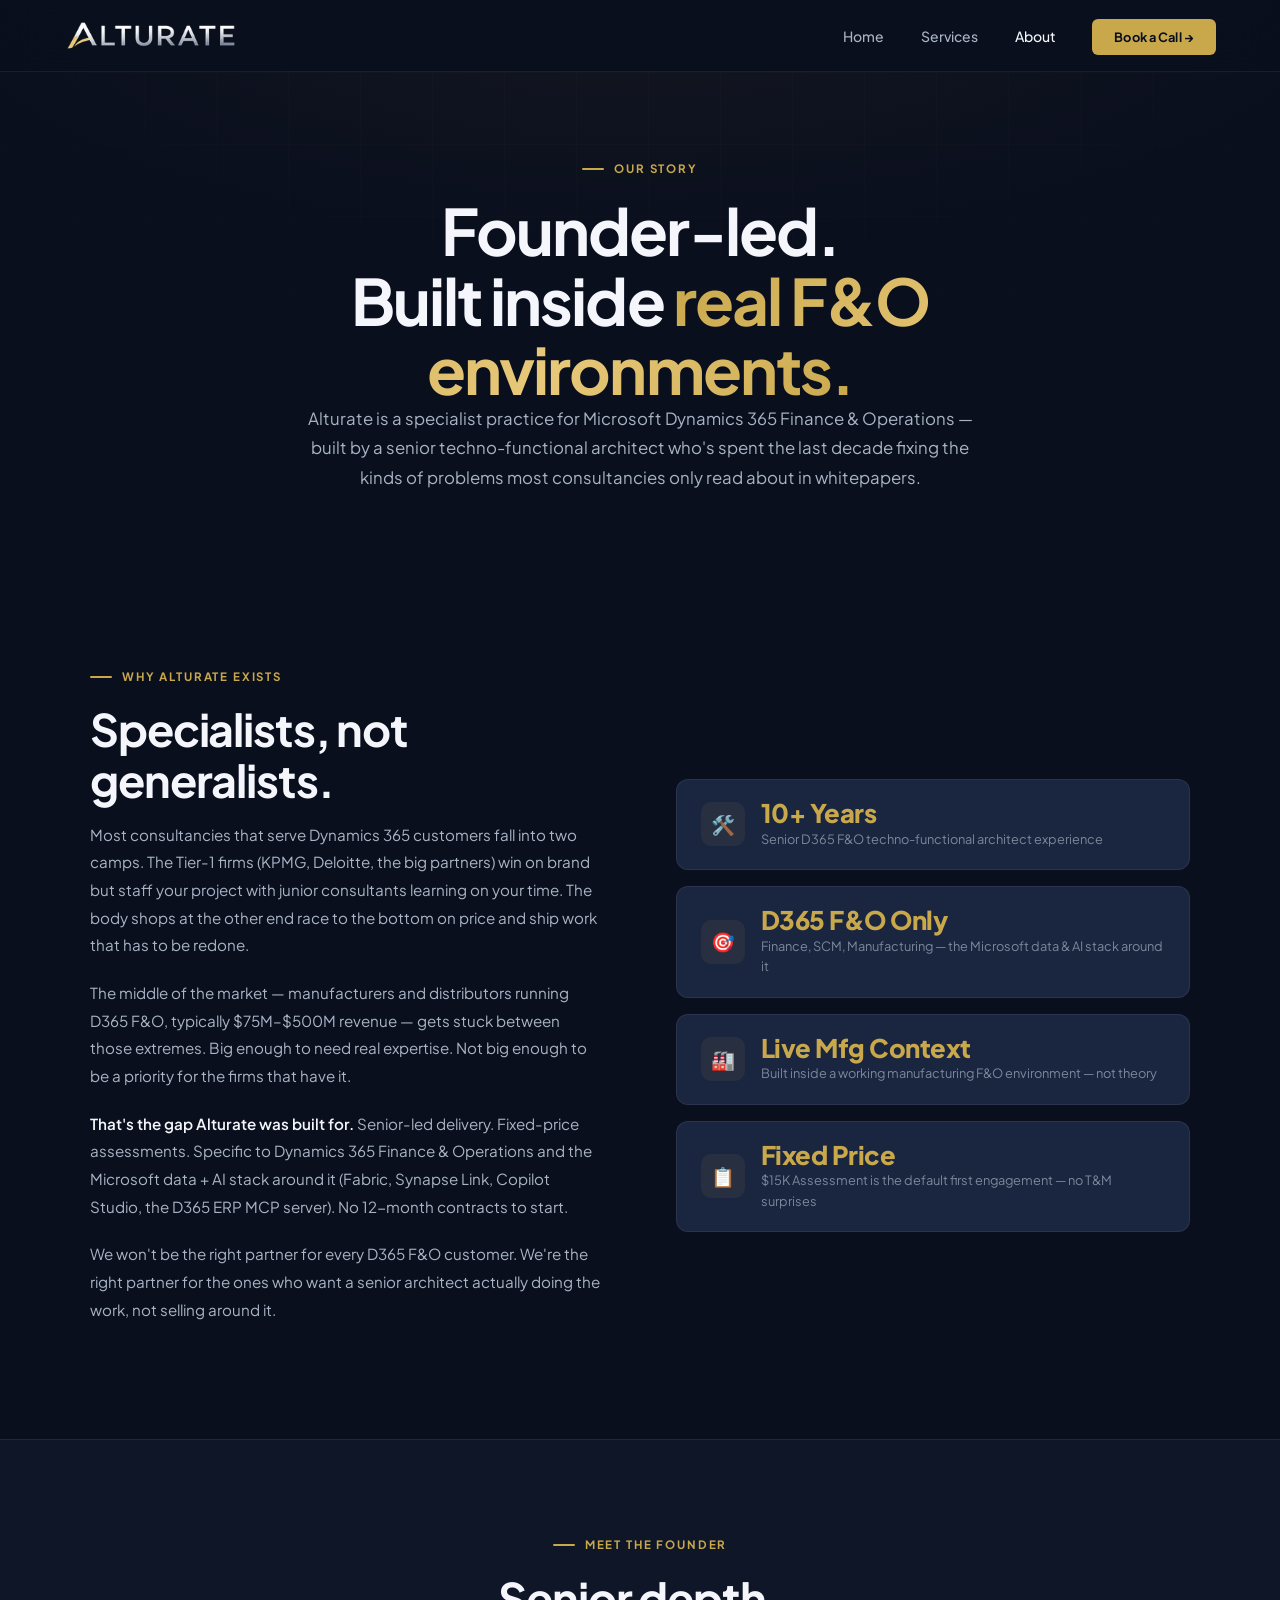
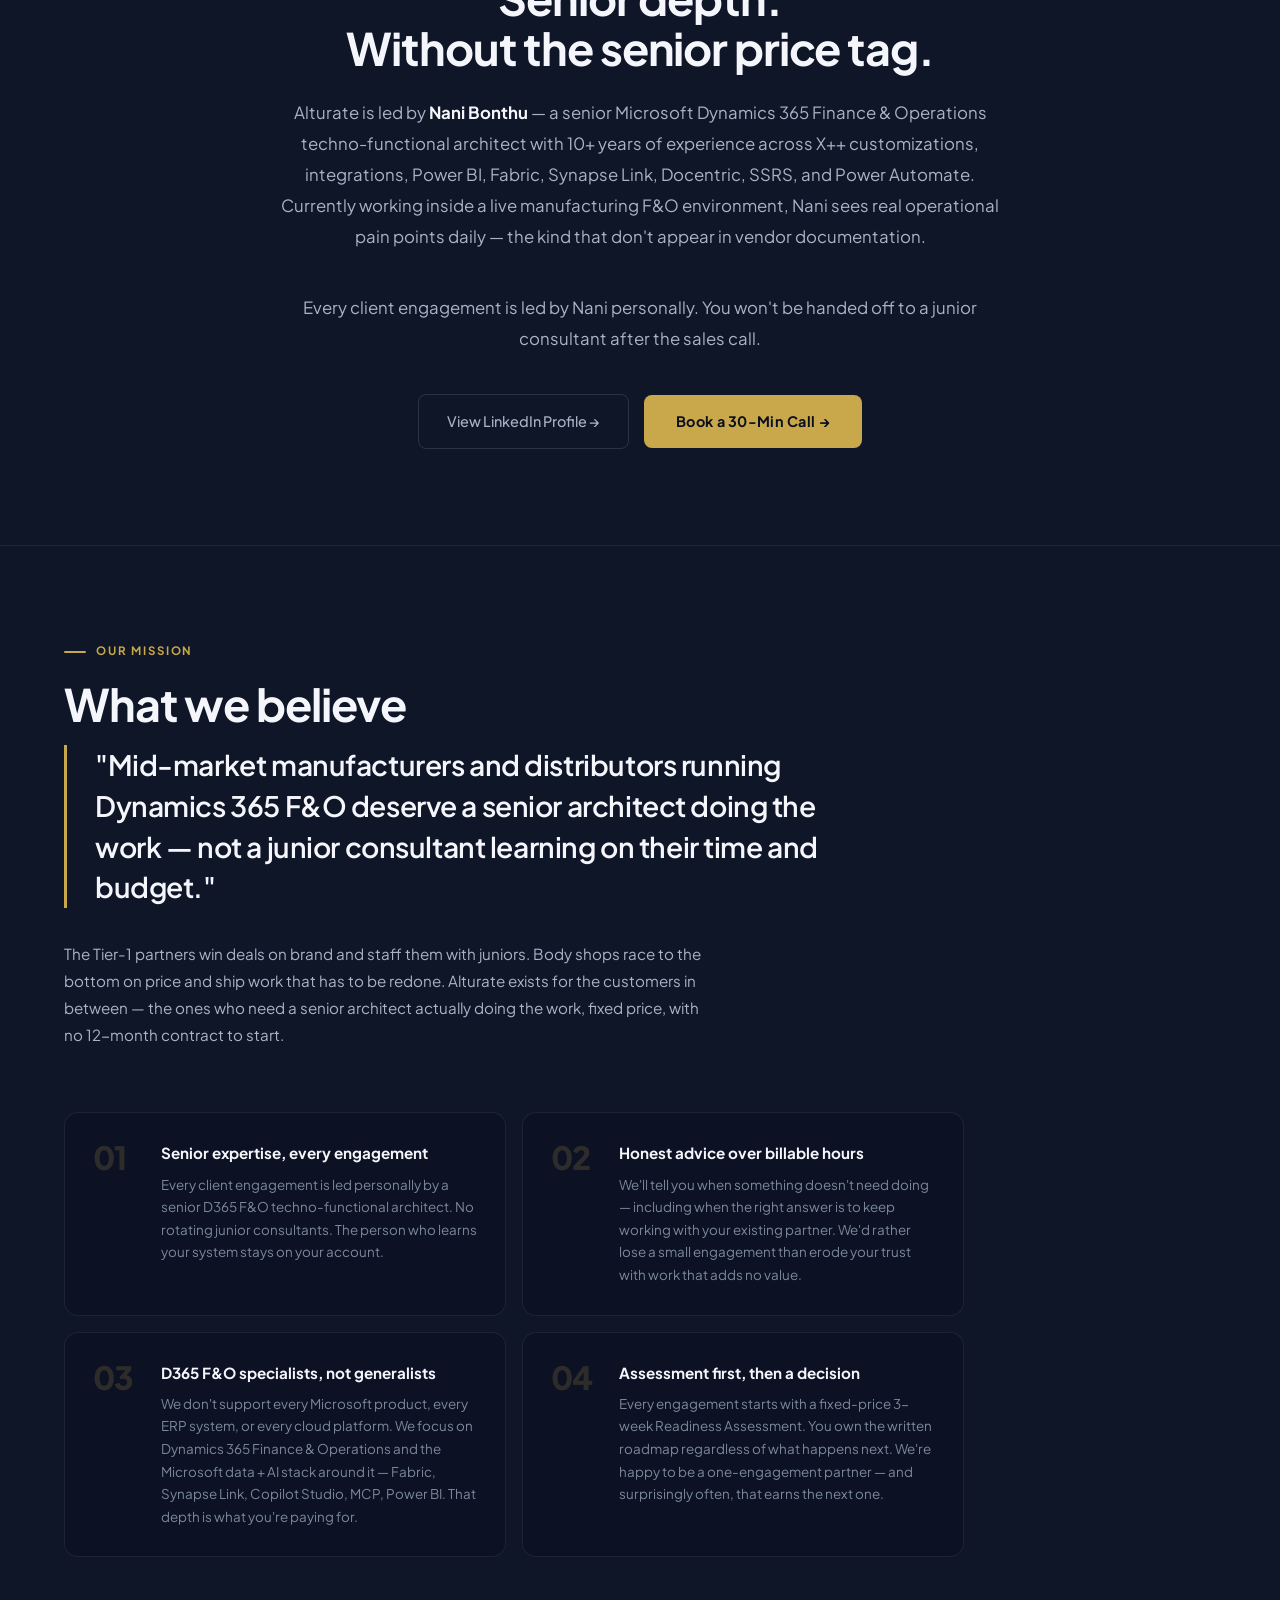
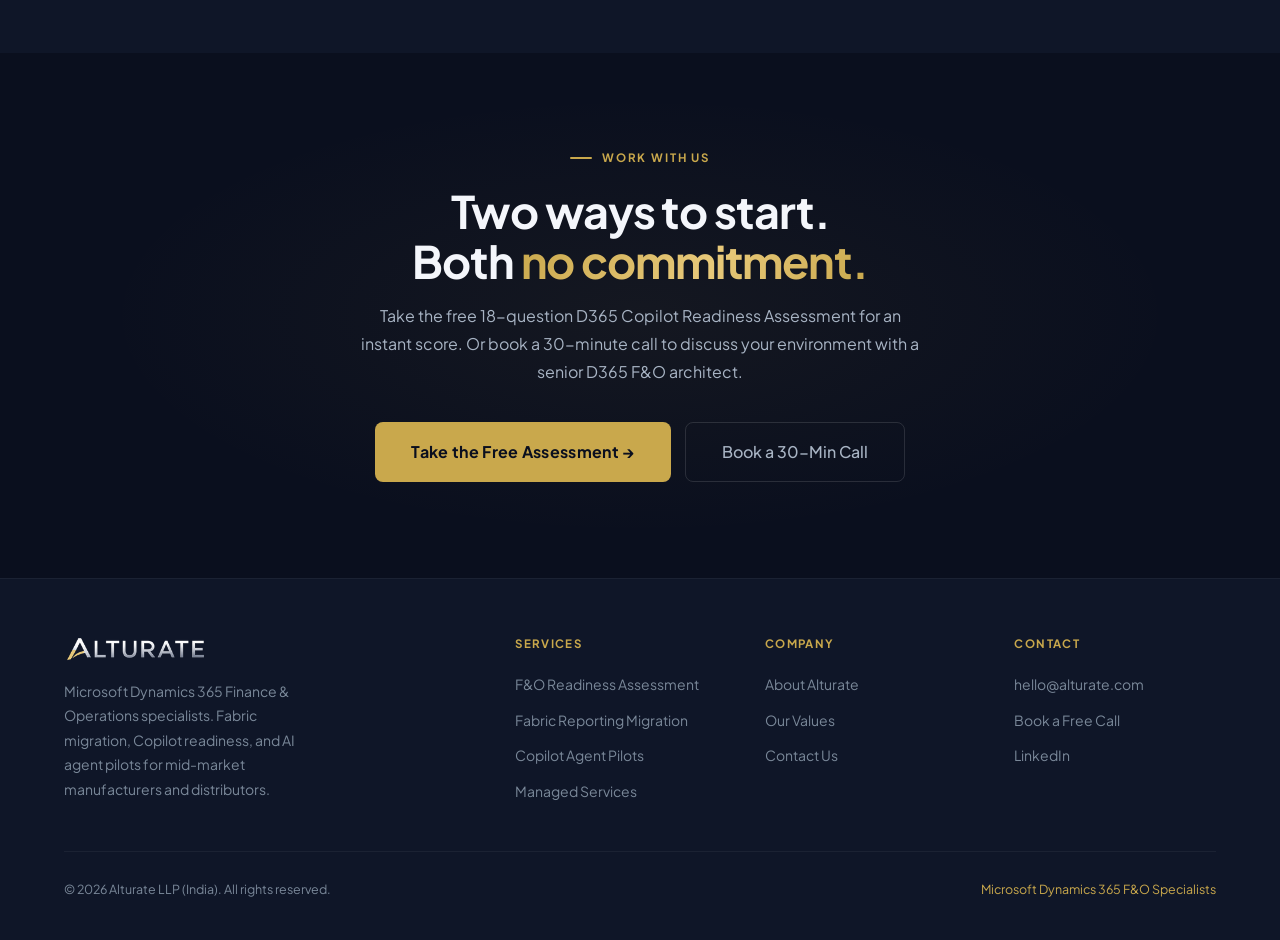
==== about.html @ 41d4a803 "Add files via upload" ====
<!DOCTYPE html>
<html lang="en">
<head>
<meta charset="UTF-8">
<meta name="viewport" content="width=device-width, initial-scale=1.0">
<title>About Alturate — D365 F&O Specialist Practice</title>
<meta name="description" content="Alturate is a senior-led Microsoft Dynamics 365 Finance & Operations practice. 10+ years inside live manufacturing F&O environments. Built for mid-market customers who need a specialist, not a generalist.">
<link rel="canonical" href="https://www.alturate.com/about.html">
<meta property="og:type" content="website">
<meta property="og:title" content="About Alturate — D365 F&O Specialists">
<meta property="og:description" content="Senior-led D365 F&O practice. 10+ years inside live manufacturing F&O environments. Specialist, not generalist.">
<meta property="og:url" content="https://www.alturate.com/about.html">
<meta property="og:site_name" content="Alturate">
<meta name="description" content="Alturate is a specialist Microsoft Dynamics 365 consultancy. Senior consultants, honest advice, and long-term partnership.">
<link rel="icon" type="image/png" sizes="32x32" href="[data-uri]">
<link rel="icon" type="image/png" sizes="512x512" href="[data-uri]">
<link rel="apple-touch-icon" href="[data-uri]">
<meta name="theme-color" content="#0a0f1e">
<link href="https://fonts.googleapis.com/css2?family=Plus+Jakarta+Sans:wght@300;400;500;600;700;800&display=swap" rel="stylesheet">
<style>
  :root {
    --navy:      #0a0f1e;
    --navy-mid:  #0f1628;
    --navy-card: #1a2540;
    --gold:      #c9a84c;
    --gold-light:#e8c97a;
    --white:     #f4f6fb;
    --gray:      #7a8899;
    --gray-light:#a8b4c4;
    --green:     #10b981;
    --border:    rgba(255,255,255,0.07);
  }
  *, *::before, *::after { box-sizing: border-box; margin: 0; padding: 0; }
  html { scroll-behavior: smooth; }
  body {
    font-family: 'Plus Jakarta Sans', sans-serif;
    background: var(--navy); color: var(--white);
    overflow-x: hidden; line-height: 1.6;
    -webkit-font-smoothing: antialiased;
  }

  /* NAV */
  nav {
    position: fixed; top: 0; left: 0; right: 0; z-index: 100;
    padding: 0 64px; height: 72px;
    display: flex; align-items: center; justify-content: space-between;
    background: rgba(10,15,30,0.88); backdrop-filter: blur(24px);
    border-bottom: 1px solid rgba(201,168,76,0.1);
  }
  .nav-links { display: flex; gap: 36px; list-style: none; align-items: center; }
  .nav-links a {
    color: var(--gray-light); text-decoration: none;
    font-size: 0.875rem; font-weight: 500; letter-spacing: 0.01em;
    transition: color 0.2s;
  }
  .nav-links a:hover { color: var(--white); }
  .nav-links a.active { color: var(--white); }
  .nav-cta {
    background: var(--gold) !important; color: var(--navy) !important;
    padding: 10px 22px; border-radius: 6px;
    font-weight: 700 !important; font-size: 0.8rem !important;
    letter-spacing: 0.02em; transition: background 0.2s, transform 0.2s !important;
  }
  .nav-cta:hover { background: var(--gold-light) !important; transform: translateY(-1px); }

  /* BUTTONS */
  .btn-primary {
    background: var(--gold); color: var(--navy);
    padding: 15px 32px; border-radius: 8px;
    font-weight: 700; font-size: 0.9rem; letter-spacing: 0.02em;
    text-decoration: none; display: inline-flex; align-items: center; gap: 8px;
    transition: all 0.25s; border: none; cursor: pointer;
  }
  .btn-primary:hover { background: var(--gold-light); transform: translateY(-2px); box-shadow: 0 8px 28px rgba(201,168,76,0.28); }
  .btn-ghost {
    background: transparent; color: var(--gray-light);
    padding: 15px 28px; border-radius: 8px; font-weight: 500; font-size: 0.9rem;
    text-decoration: none; border: 1px solid rgba(255,255,255,0.12); transition: all 0.25s;
    display: inline-flex; align-items: center; gap: 8px;
  }
  .btn-ghost:hover { border-color: rgba(201,168,76,0.4); color: var(--gold-light); }

  /* SECTION TYPOGRAPHY */
  .eyebrow {
    display: flex; align-items: center; gap: 10px;
    font-size: 0.72rem; font-weight: 700; letter-spacing: 0.16em;
    text-transform: uppercase; color: var(--gold); margin-bottom: 18px;
  }
  .eyebrow::before { content: ''; width: 22px; height: 2px; background: var(--gold); border-radius: 2px; }
  h1 {
    font-size: clamp(2.8rem, 5vw, 4.6rem);
    font-weight: 700; line-height: 1.08; letter-spacing: -0.03em;
  }
  h2 {
    font-size: clamp(1.9rem, 3.5vw, 2.8rem);
    font-weight: 700; line-height: 1.12; letter-spacing: -0.025em; margin-bottom: 16px;
  }
  .gold-text {
    background: linear-gradient(120deg, var(--gold) 0%, var(--gold-light) 55%, var(--gold) 100%);
    -webkit-background-clip: text; -webkit-text-fill-color: transparent; background-clip: text;
  }
  .section-sub {
    font-size: 1.05rem; color: var(--gray-light); font-weight: 400;
    max-width: 540px; line-height: 1.75; margin-bottom: 52px;
  }

  /* FOOTER */
  footer {
    background: var(--navy-mid);
    border-top: 1px solid rgba(255,255,255,0.05);
    padding: 56px 64px 40px;
  }
  .footer-grid { display: grid; grid-template-columns: 2fr 1fr 1fr 1fr; gap: 48px; margin-bottom: 48px; }
  .footer-desc { font-size: 0.875rem; color: var(--gray); line-height: 1.75; margin-top: 16px; max-width: 260px; }
  .footer-col h4 { font-size: 0.72rem; font-weight: 700; letter-spacing: 0.12em; text-transform: uppercase; color: var(--gold); margin-bottom: 18px; }
  .footer-col ul { list-style: none; display: flex; flex-direction: column; gap: 10px; }
  .footer-col a { font-size: 0.875rem; color: var(--gray); text-decoration: none; transition: color 0.2s; }
  .footer-col a:hover { color: var(--white); }
  .footer-bottom {
    display: flex; align-items: center; justify-content: space-between;
    padding-top: 28px; border-top: 1px solid rgba(255,255,255,0.05);
    font-size: 0.78rem; color: var(--gray);
  }

  /* RESPONSIVE */
  @media(max-width: 900px) {
    nav { padding: 0 24px; }
    .nav-links { display: none; }
    .footer-grid { grid-template-columns: 1fr 1fr; gap: 32px; }
    .footer-bottom { flex-direction: column; gap: 10px; text-align: center; }
  }
  @media(max-width: 600px) {
    .footer-grid { grid-template-columns: 1fr; }
  }

  @keyframes fadeUp {
    from { opacity: 0; transform: translateY(24px); }
    to   { opacity: 1; transform: translateY(0); }
  }

  .page-hero {
    padding: 160px 64px 80px; text-align: center; position: relative; overflow: hidden;
    background: radial-gradient(ellipse 80% 60% at 50% 0%, rgba(201,168,76,0.05) 0%, transparent 70%);
  }
  .page-hero::before {
    content:''; position:absolute; inset:0;
    background-image: linear-gradient(rgba(201,168,76,0.025) 1px, transparent 1px),
                      linear-gradient(90deg, rgba(201,168,76,0.025) 1px, transparent 1px);
    background-size: 72px 72px;
    mask-image: radial-gradient(ellipse 80% 80% at 50% 0%, black 30%, transparent 100%);
  }
  .page-hero-content { position: relative; z-index: 2; max-width: 680px; margin: 0 auto; }
  section { padding: 96px 64px; }
  section.alt { background: var(--navy-mid); }

  .story-grid { display: grid; grid-template-columns: 1fr 1fr; gap: 72px; align-items: center; max-width: 1100px; margin: 0 auto; }
  .story-text p { font-size: 0.95rem; color: var(--gray-light); line-height: 1.82; margin-bottom: 20px; }
  .story-text p strong { color: var(--white); font-weight: 600; }
  .story-stats { display: flex; flex-direction: column; gap: 16px; }
  .stat-row {
    display: flex; align-items: center; gap: 16px; padding: 20px 24px;
    background: var(--navy-card); border: 1px solid var(--border); border-radius: 12px;
  }
  .stat-icon { width: 44px; height: 44px; background: rgba(201,168,76,0.08); border-radius: 10px; display: flex; align-items: center; justify-content: center; font-size: 1.2rem; flex-shrink: 0; }
  .stat-num { font-size: 1.6rem; font-weight: 800; color: var(--gold); line-height: 1; letter-spacing: -0.02em; }
  .stat-lbl { font-size: 0.8rem; color: var(--gray); margin-top: 3px; }

  .values-grid { display: grid; grid-template-columns: repeat(2,1fr); gap: 16px; max-width: 900px; }
  .value-card { display: flex; gap: 20px; align-items: flex-start; padding: 28px; background: rgba(10,15,30,0.5); border: 1px solid var(--border); border-radius: 14px; transition: all 0.3s; }
  .value-card:hover { border-color: rgba(201,168,76,0.18); }
  .value-num { font-size: 2rem; font-weight: 800; color: rgba(201,168,76,0.18); line-height: 1; flex-shrink: 0; width: 48px; letter-spacing: -0.04em; }
  .value-text h3 { font-size: 0.95rem; font-weight: 700; margin-bottom: 8px; }
  .value-text p { font-size: 0.84rem; color: var(--gray); line-height: 1.68; }

  .mission-quote { font-size: clamp(1.2rem, 2.2vw, 1.8rem); font-weight: 600; line-height: 1.45; color: var(--white); border-left: 3px solid var(--gold); padding-left: 28px; letter-spacing: -0.015em; margin-bottom: 28px; }
  .cta-banner { padding: 96px 64px; text-align: center; background: radial-gradient(ellipse 60% 60% at 50% 50%, rgba(201,168,76,0.055) 0%, transparent 70%); }
  .cta-inner { max-width: 560px; margin: 0 auto; }

  @media(max-width:900px) {
    .page-hero { padding: 120px 24px 56px; }
    section { padding: 64px 24px; }
    .story-grid { grid-template-columns: 1fr; gap: 40px; }
    .values-grid { grid-template-columns: 1fr; }
    .cta-banner { padding: 64px 24px; }
  }
</style>
</head>
<body>
<nav>
  <a href="index.html" style="display:flex;align-items:center;text-decoration:none">
    <img src="[data-uri]" style="height:34px;object-fit:contain;" />
  </a>
  <ul class="nav-links"><li><a href="index.html">Home</a></li><li><a href="services.html">Services</a></li><li><a href="about.html" class="active">About</a></li><li><a href="contact.html" class="nav-cta">Book a Call →</a></li></ul>
</nav>

<div class="page-hero">
  <div class="page-hero-content">
    <div class="eyebrow" style="justify-content:center">Our Story</div>
    <h1>Founder-led.<br>Built inside <span class="gold-text">real F&amp;O environments.</span></h1>
    <p style="font-size:1.05rem;color:var(--gray-light);line-height:1.75">Alturate is a specialist practice for Microsoft Dynamics 365 Finance &amp; Operations — built by a senior techno-functional architect who's spent the last decade fixing the kinds of problems most consultancies only read about in whitepapers.</p>
  </div>
</div>

<section>
  <div class="story-grid">
    <div class="story-text">
      <div class="eyebrow">Why Alturate Exists</div>
      <h2>Specialists, not generalists.</h2>
      <p>Most consultancies that serve Dynamics 365 customers fall into two camps. The Tier-1 firms (KPMG, Deloitte, the big partners) win on brand but staff your project with junior consultants learning on your time. The body shops at the other end race to the bottom on price and ship work that has to be redone.</p>
      <p>The middle of the market — manufacturers and distributors running D365 F&amp;O, typically $75M–$500M revenue — gets stuck between those extremes. Big enough to need real expertise. Not big enough to be a priority for the firms that have it.</p>
      <p><strong>That's the gap Alturate was built for.</strong> Senior-led delivery. Fixed-price assessments. Specific to Dynamics 365 Finance &amp; Operations and the Microsoft data + AI stack around it (Fabric, Synapse Link, Copilot Studio, the D365 ERP MCP server). No 12-month contracts to start.</p>
      <p>We won't be the right partner for every D365 F&amp;O customer. We're the right partner for the ones who want a senior architect actually doing the work, not selling around it.</p>
    </div>
    <div class="story-stats">
      <div class="stat-row"><div class="stat-icon">🛠️</div><div><div class="stat-num">10+ Years</div><div class="stat-lbl">Senior D365 F&amp;O techno-functional architect experience</div></div></div>
      <div class="stat-row"><div class="stat-icon">🎯</div><div><div class="stat-num">D365 F&amp;O Only</div><div class="stat-lbl">Finance, SCM, Manufacturing — the Microsoft data &amp; AI stack around it</div></div></div>
      <div class="stat-row"><div class="stat-icon">🏭</div><div><div class="stat-num">Live Mfg Context</div><div class="stat-lbl">Built inside a working manufacturing F&amp;O environment — not theory</div></div></div>
      <div class="stat-row"><div class="stat-icon">📋</div><div><div class="stat-num">Fixed Price</div><div class="stat-lbl">$15K Assessment is the default first engagement — no T&amp;M surprises</div></div></div>
    </div>
  </div>
</section>

<!-- FOUNDER SECTION -->
<section style="padding: 96px 64px; background: var(--navy-mid); border-top: 1px solid var(--border); border-bottom: 1px solid var(--border)">
  <div style="max-width: 980px; margin: 0 auto; text-align: center">
    <div class="eyebrow" style="justify-content:center">Meet the Founder</div>
    <h2 style="margin-bottom: 24px">Senior depth.<br>Without the senior price tag.</h2>
    <p style="font-size: 1.05rem; color: var(--gray-light); line-height: 1.85; max-width: 720px; margin: 0 auto 40px">
      Alturate is led by <strong style="color: var(--white)">Nani Bonthu</strong> — a senior Microsoft Dynamics 365 Finance &amp; Operations techno-functional architect with 10+ years of experience across X++ customizations, integrations, Power BI, Fabric, Synapse Link, Docentric, SSRS, and Power Automate. Currently working inside a live manufacturing F&amp;O environment, Nani sees real operational pain points daily — the kind that don't appear in vendor documentation.
    </p>
    <p style="font-size: 1.05rem; color: var(--gray-light); line-height: 1.85; max-width: 720px; margin: 0 auto 40px">
      Every client engagement is led by Nani personally. You won't be handed off to a junior consultant after the sales call.
    </p>
    <a href="https://www.linkedin.com/in/your-handle" target="_blank" rel="noopener" class="btn-ghost" style="margin-right: 12px">View LinkedIn Profile →</a>
    <a href="contact.html" class="btn-primary">Book a 30-Min Call →</a>
  </div>
</section>

<section class="alt">
  <div class="eyebrow">Our Mission</div>
  <h2>What we believe</h2>
  <div class="mission-quote" style="max-width:760px;margin-bottom:32px">
    "Mid-market manufacturers and distributors running Dynamics 365 F&amp;O deserve a senior architect doing the work — not a junior consultant learning on their time and budget."
  </div>
  <p style="font-size:0.95rem;color:var(--gray-light);line-height:1.78;max-width:640px;margin-bottom:64px">
    The Tier-1 partners win deals on brand and staff them with juniors. Body shops race to the bottom on price and ship work that has to be redone. Alturate exists for the customers in between — the ones who need a senior architect actually doing the work, fixed price, with no 12-month contract to start.
  </p>
  <div class="values-grid" id="values">
    <div class="value-card"><div class="value-num">01</div><div class="value-text"><h3>Senior expertise, every engagement</h3><p>Every client engagement is led personally by a senior D365 F&amp;O techno-functional architect. No rotating junior consultants. The person who learns your system stays on your account.</p></div></div>
    <div class="value-card"><div class="value-num">02</div><div class="value-text"><h3>Honest advice over billable hours</h3><p>We'll tell you when something doesn't need doing — including when the right answer is to keep working with your existing partner. We'd rather lose a small engagement than erode your trust with work that adds no value.</p></div></div>
    <div class="value-card"><div class="value-num">03</div><div class="value-text"><h3>D365 F&amp;O specialists, not generalists</h3><p>We don't support every Microsoft product, every ERP system, or every cloud platform. We focus on Dynamics 365 Finance &amp; Operations and the Microsoft data + AI stack around it — Fabric, Synapse Link, Copilot Studio, MCP, Power BI. That depth is what you're paying for.</p></div></div>
    <div class="value-card"><div class="value-num">04</div><div class="value-text"><h3>Assessment first, then a decision</h3><p>Every engagement starts with a fixed-price 3-week Readiness Assessment. You own the written roadmap regardless of what happens next. We're happy to be a one-engagement partner — and surprisingly often, that earns the next one.</p></div></div>
  </div>
</section>

<section class="cta-banner">
  <div class="cta-inner">
    <div class="eyebrow" style="justify-content:center">Work With Us</div>
    <h2>Two ways to start.<br>Both <span class="gold-text">no commitment.</span></h2>
    <p style="font-size:1rem;color:var(--gray-light);margin-bottom:36px;line-height:1.75">Take the free 18-question D365 Copilot Readiness Assessment for an instant score. Or book a 30-minute call to discuss your environment with a senior D365 F&amp;O architect.</p>
    <div style="display:flex;gap:14px;justify-content:center;flex-wrap:wrap">
      <a href="assessment.html" class="btn-primary" style="font-size:1rem;padding:16px 36px">Take the Free Assessment →</a>
      <a href="contact.html" class="btn-ghost" style="font-size:1rem;padding:16px 36px">Book a 30-Min Call</a>
    </div>
  </div>
</section>

<footer>
  <div class="footer-grid">
    <div>
      <a href="index.html" style="display:flex;align-items:center;text-decoration:none">
        <img src="[data-uri]" style="height:28px;object-fit:contain;" />
      </a>
      <p class="footer-desc">Microsoft Dynamics 365 Finance &amp; Operations specialists. Fabric migration, Copilot readiness, and AI agent pilots for mid-market manufacturers and distributors.</p>
    </div>
    <div class="footer-col">
      <h4>Services</h4>
      <ul>
        <li><a href="services.html#assessment">F&amp;O Readiness Assessment</a></li>
        <li><a href="services.html#fabric">Fabric Reporting Migration</a></li>
        <li><a href="services.html#agents">Copilot Agent Pilots</a></li>
        <li><a href="services.html#support">Managed Services</a></li>
      </ul>
    </div>
    <div class="footer-col">
      <h4>Company</h4>
      <ul>
        <li><a href="about.html">About Alturate</a></li>
        <li><a href="about.html#values">Our Values</a></li>
        <li><a href="contact.html">Contact Us</a></li>
      </ul>
    </div>
    <div class="footer-col">
      <h4>Contact</h4>
      <ul>
        <li><a href="mailto:hello@alturate.com">hello@alturate.com</a></li>
        <li><a href="contact.html">Book a Free Call</a></li>
        <li><a href="https://www.linkedin.com/in/your-handle" target="_blank" rel="noopener">LinkedIn</a></li>
      </ul>
    </div>
  </div>
  <div class="footer-bottom">
    <p>© 2026 Alturate LLP (India). All rights reserved.</p>
    <p style="color:var(--gold)">Microsoft Dynamics 365 F&amp;O Specialists</p>
  </div>
</footer>
</body>
</html>
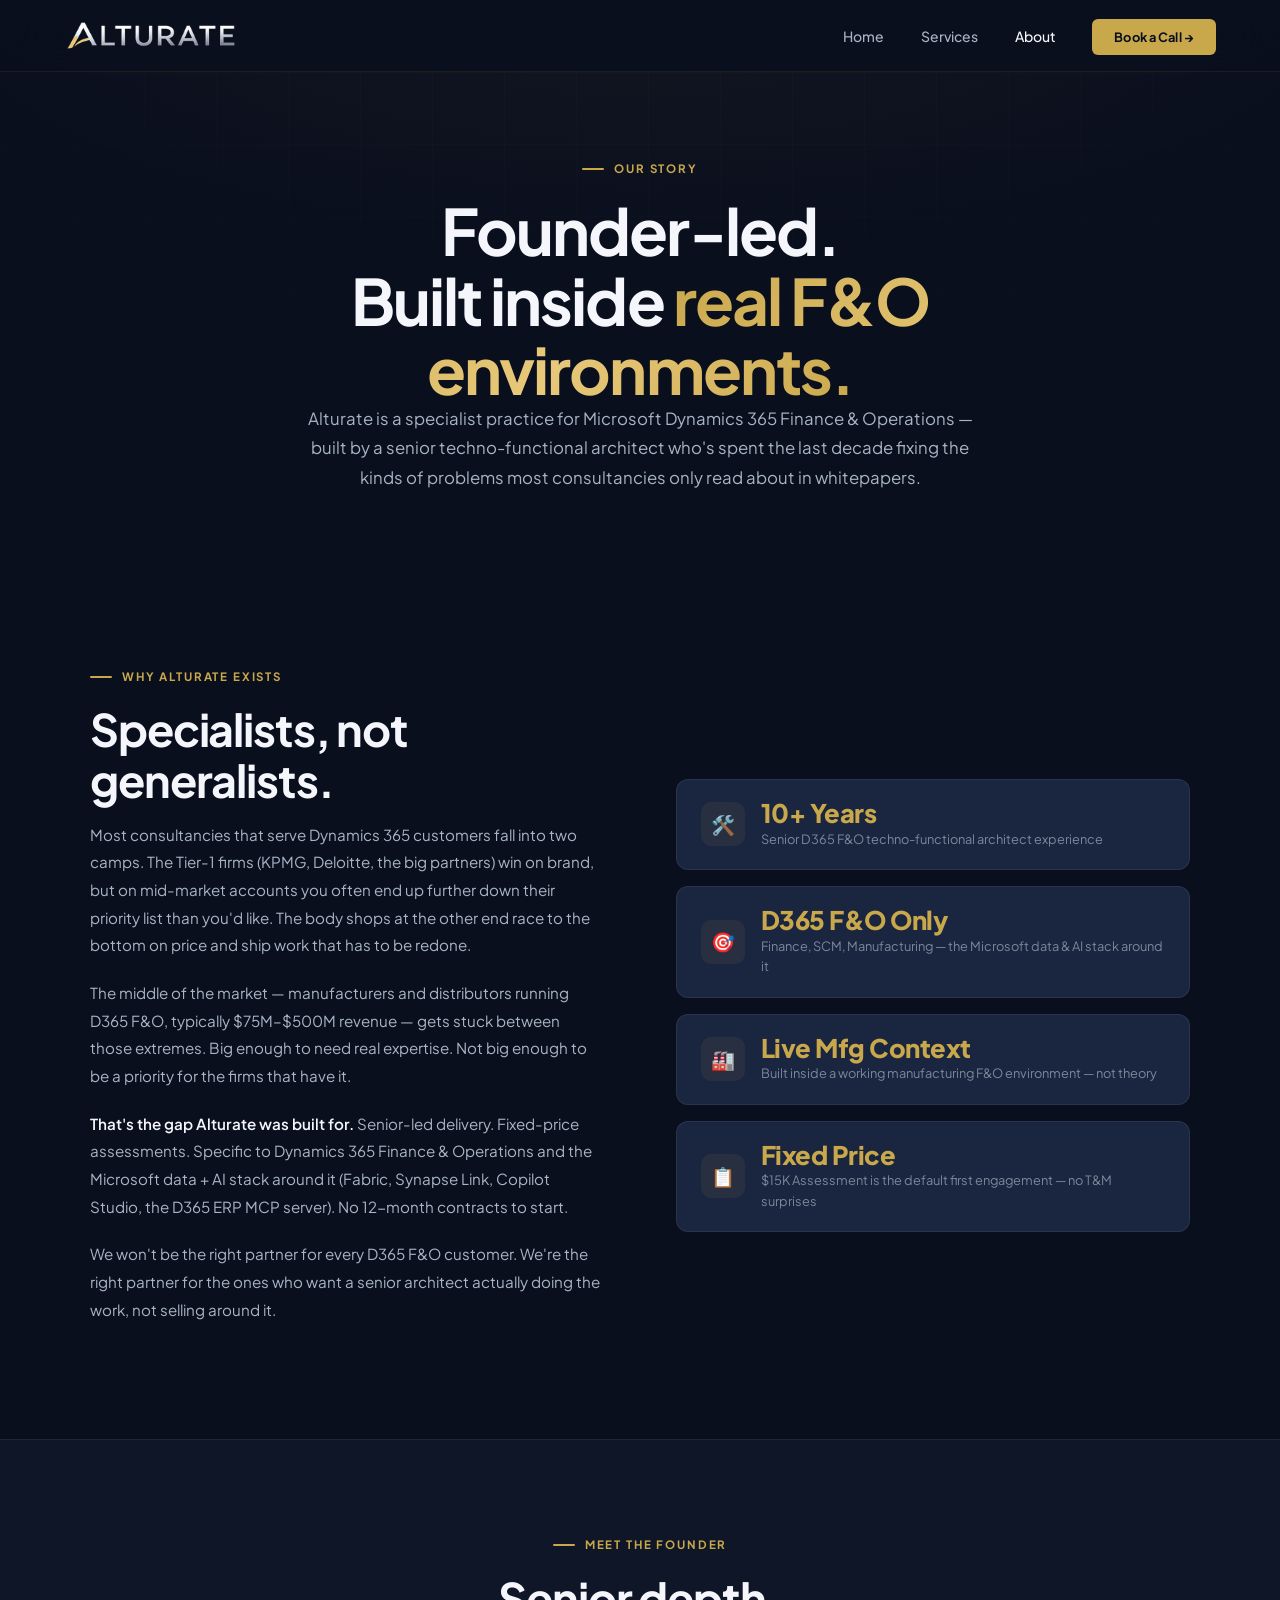
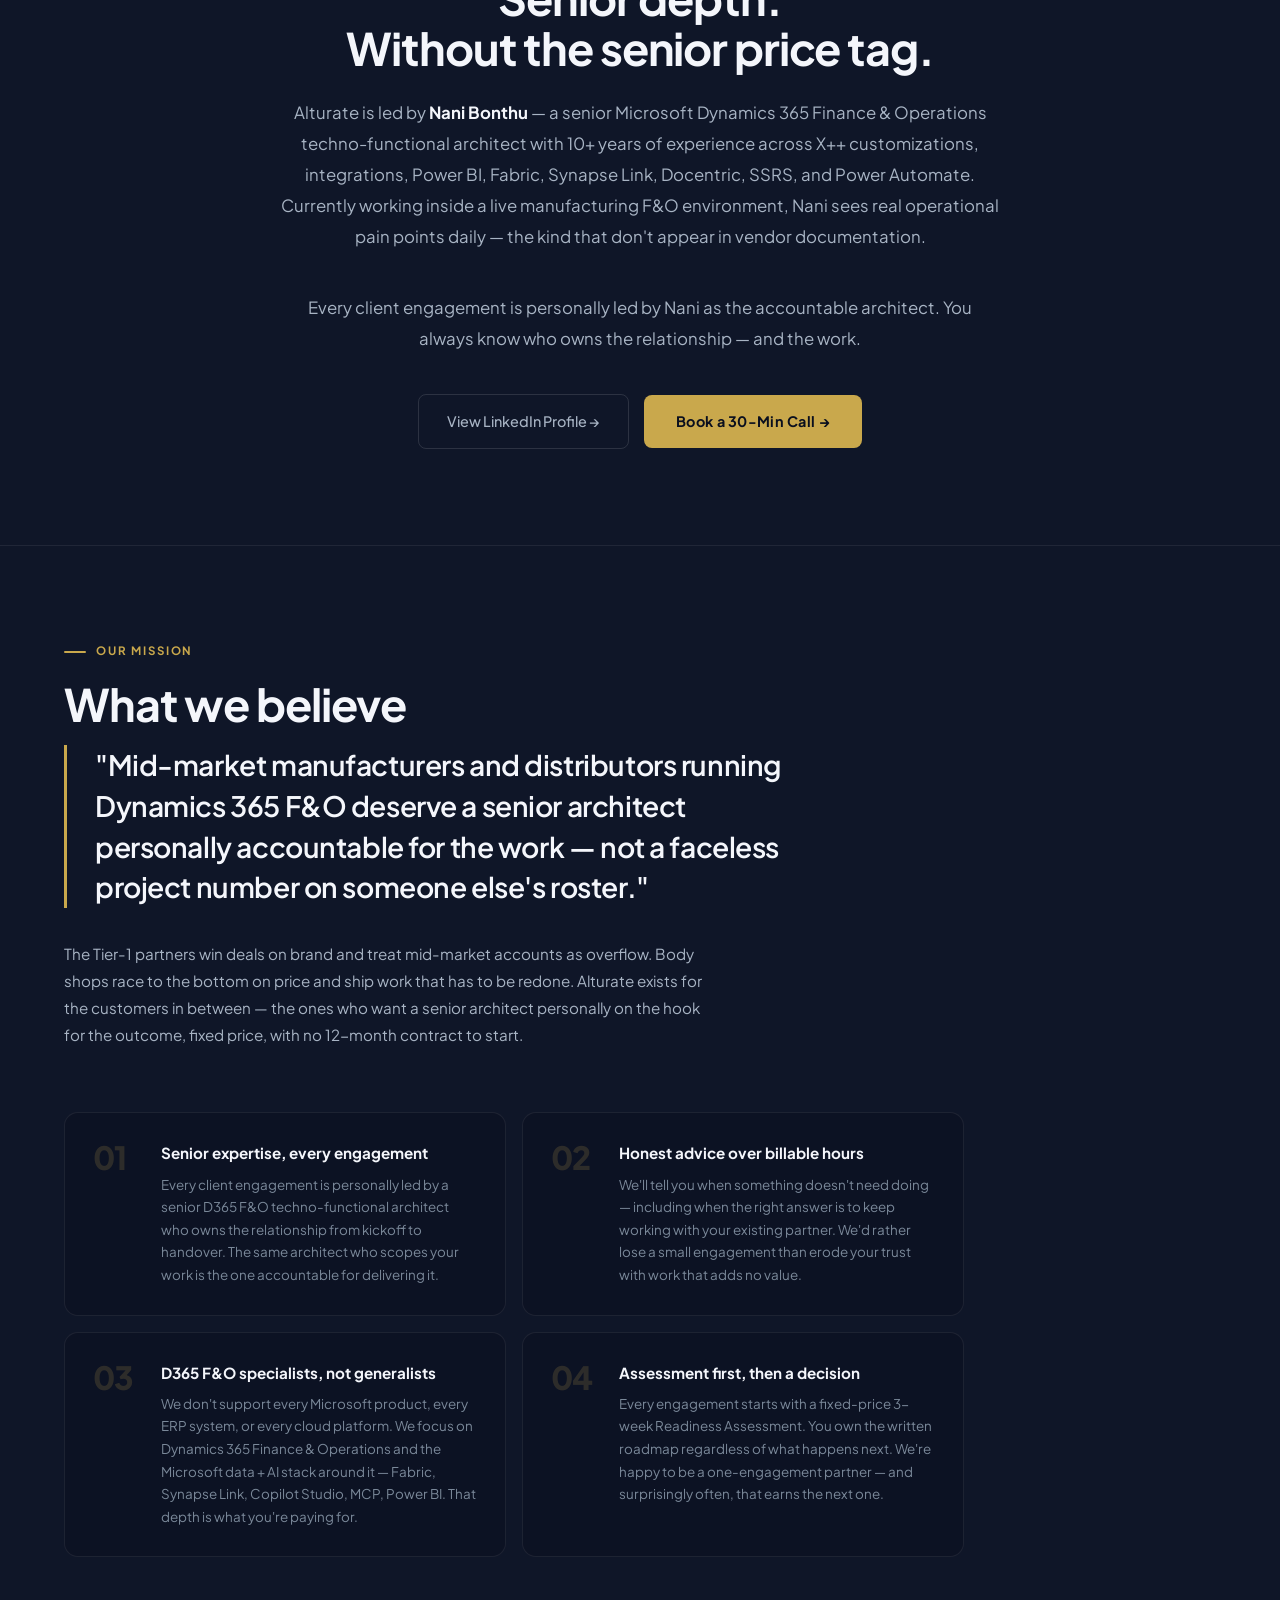
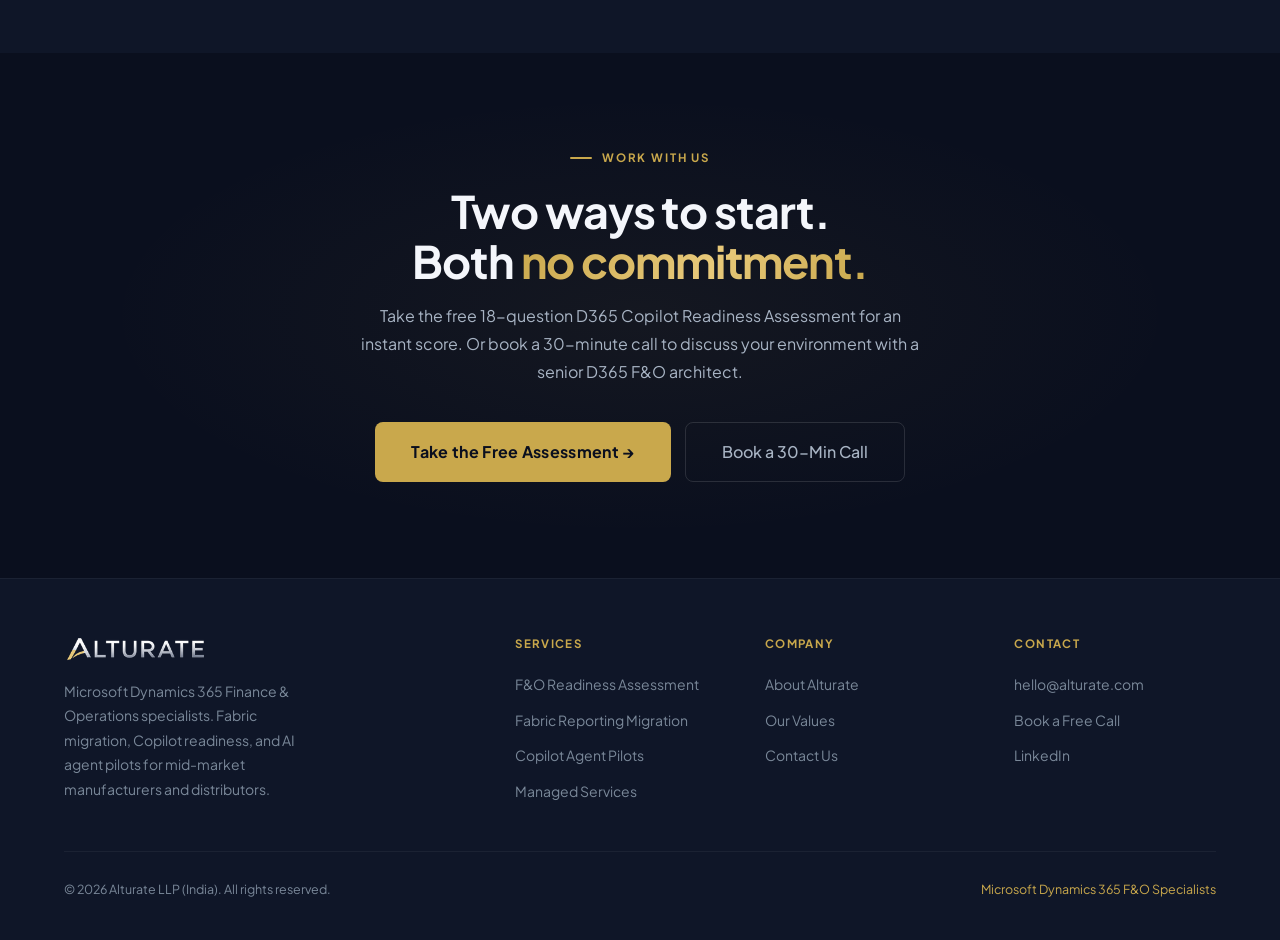
==== commit ee4f1741: "Add files via upload" ====
--- a/about.html
+++ b/about.html
@@ -206,7 +206,7 @@
     <div class="story-text">
       <div class="eyebrow">Why Alturate Exists</div>
       <h2>Specialists, not generalists.</h2>
-      <p>Most consultancies that serve Dynamics 365 customers fall into two camps. The Tier-1 firms (KPMG, Deloitte, the big partners) win on brand but staff your project with junior consultants learning on your time. The body shops at the other end race to the bottom on price and ship work that has to be redone.</p>
+      <p>Most consultancies that serve Dynamics 365 customers fall into two camps. The Tier-1 firms (KPMG, Deloitte, the big partners) win on brand, but on mid-market accounts you often end up further down their priority list than you'd like. The body shops at the other end race to the bottom on price and ship work that has to be redone.</p>
       <p>The middle of the market — manufacturers and distributors running D365 F&amp;O, typically $75M–$500M revenue — gets stuck between those extremes. Big enough to need real expertise. Not big enough to be a priority for the firms that have it.</p>
       <p><strong>That's the gap Alturate was built for.</strong> Senior-led delivery. Fixed-price assessments. Specific to Dynamics 365 Finance &amp; Operations and the Microsoft data + AI stack around it (Fabric, Synapse Link, Copilot Studio, the D365 ERP MCP server). No 12-month contracts to start.</p>
       <p>We won't be the right partner for every D365 F&amp;O customer. We're the right partner for the ones who want a senior architect actually doing the work, not selling around it.</p>
@@ -229,7 +229,7 @@
       Alturate is led by <strong style="color: var(--white)">Nani Bonthu</strong> — a senior Microsoft Dynamics 365 Finance &amp; Operations techno-functional architect with 10+ years of experience across X++ customizations, integrations, Power BI, Fabric, Synapse Link, Docentric, SSRS, and Power Automate. Currently working inside a live manufacturing F&amp;O environment, Nani sees real operational pain points daily — the kind that don't appear in vendor documentation.
     </p>
     <p style="font-size: 1.05rem; color: var(--gray-light); line-height: 1.85; max-width: 720px; margin: 0 auto 40px">
-      Every client engagement is led by Nani personally. You won't be handed off to a junior consultant after the sales call.
+      Every client engagement is personally led by Nani as the accountable architect. You always know who owns the relationship — and the work.
     </p>
     <a href="https://www.linkedin.com/in/your-handle" target="_blank" rel="noopener" class="btn-ghost" style="margin-right: 12px">View LinkedIn Profile →</a>
     <a href="contact.html" class="btn-primary">Book a 30-Min Call →</a>
@@ -240,13 +240,13 @@
   <div class="eyebrow">Our Mission</div>
   <h2>What we believe</h2>
   <div class="mission-quote" style="max-width:760px;margin-bottom:32px">
-    "Mid-market manufacturers and distributors running Dynamics 365 F&amp;O deserve a senior architect doing the work — not a junior consultant learning on their time and budget."
+    "Mid-market manufacturers and distributors running Dynamics 365 F&amp;O deserve a senior architect personally accountable for the work — not a faceless project number on someone else's roster."
   </div>
   <p style="font-size:0.95rem;color:var(--gray-light);line-height:1.78;max-width:640px;margin-bottom:64px">
-    The Tier-1 partners win deals on brand and staff them with juniors. Body shops race to the bottom on price and ship work that has to be redone. Alturate exists for the customers in between — the ones who need a senior architect actually doing the work, fixed price, with no 12-month contract to start.
+    The Tier-1 partners win deals on brand and treat mid-market accounts as overflow. Body shops race to the bottom on price and ship work that has to be redone. Alturate exists for the customers in between — the ones who want a senior architect personally on the hook for the outcome, fixed price, with no 12-month contract to start.
   </p>
   <div class="values-grid" id="values">
-    <div class="value-card"><div class="value-num">01</div><div class="value-text"><h3>Senior expertise, every engagement</h3><p>Every client engagement is led personally by a senior D365 F&amp;O techno-functional architect. No rotating junior consultants. The person who learns your system stays on your account.</p></div></div>
+    <div class="value-card"><div class="value-num">01</div><div class="value-text"><h3>Senior expertise, every engagement</h3><p>Every client engagement is personally led by a senior D365 F&amp;O techno-functional architect who owns the relationship from kickoff to handover. The same architect who scopes your work is the one accountable for delivering it.</p></div></div>
     <div class="value-card"><div class="value-num">02</div><div class="value-text"><h3>Honest advice over billable hours</h3><p>We'll tell you when something doesn't need doing — including when the right answer is to keep working with your existing partner. We'd rather lose a small engagement than erode your trust with work that adds no value.</p></div></div>
     <div class="value-card"><div class="value-num">03</div><div class="value-text"><h3>D365 F&amp;O specialists, not generalists</h3><p>We don't support every Microsoft product, every ERP system, or every cloud platform. We focus on Dynamics 365 Finance &amp; Operations and the Microsoft data + AI stack around it — Fabric, Synapse Link, Copilot Studio, MCP, Power BI. That depth is what you're paying for.</p></div></div>
     <div class="value-card"><div class="value-num">04</div><div class="value-text"><h3>Assessment first, then a decision</h3><p>Every engagement starts with a fixed-price 3-week Readiness Assessment. You own the written roadmap regardless of what happens next. We're happy to be a one-engagement partner — and surprisingly often, that earns the next one.</p></div></div>
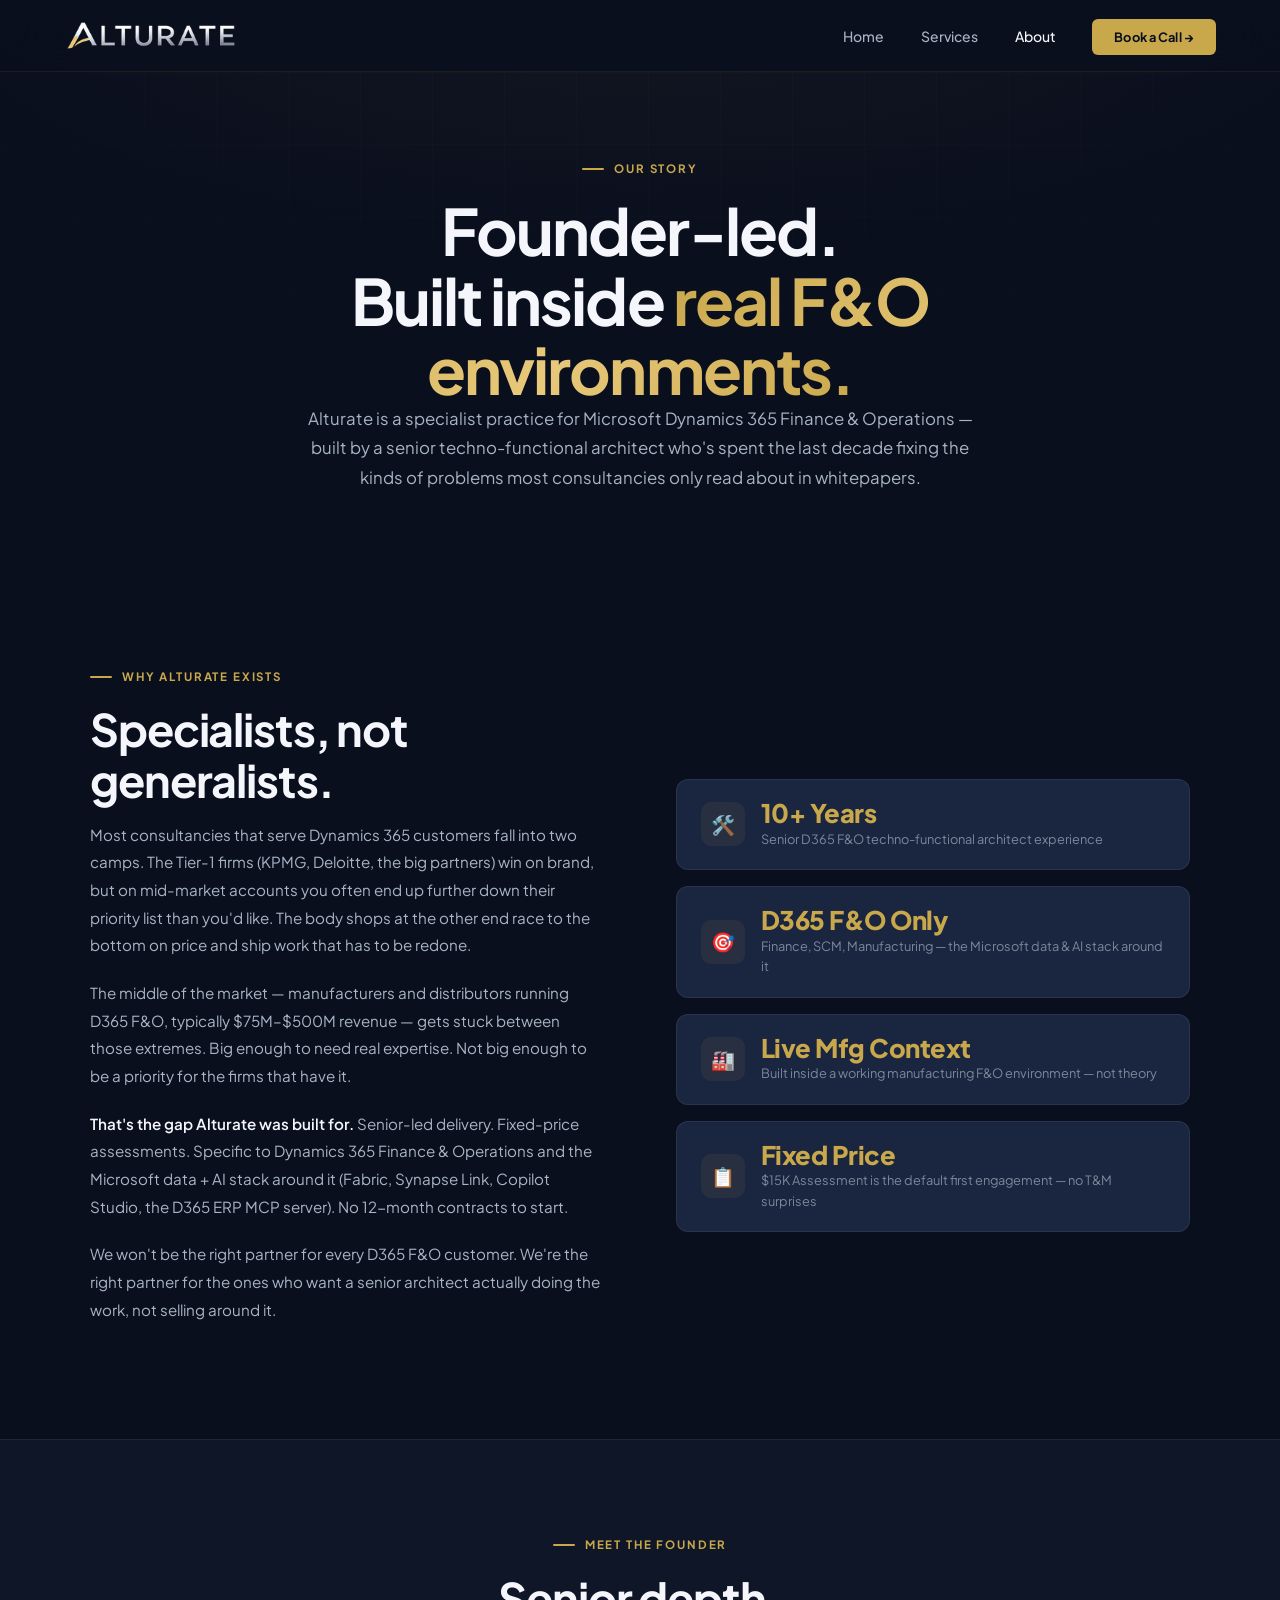
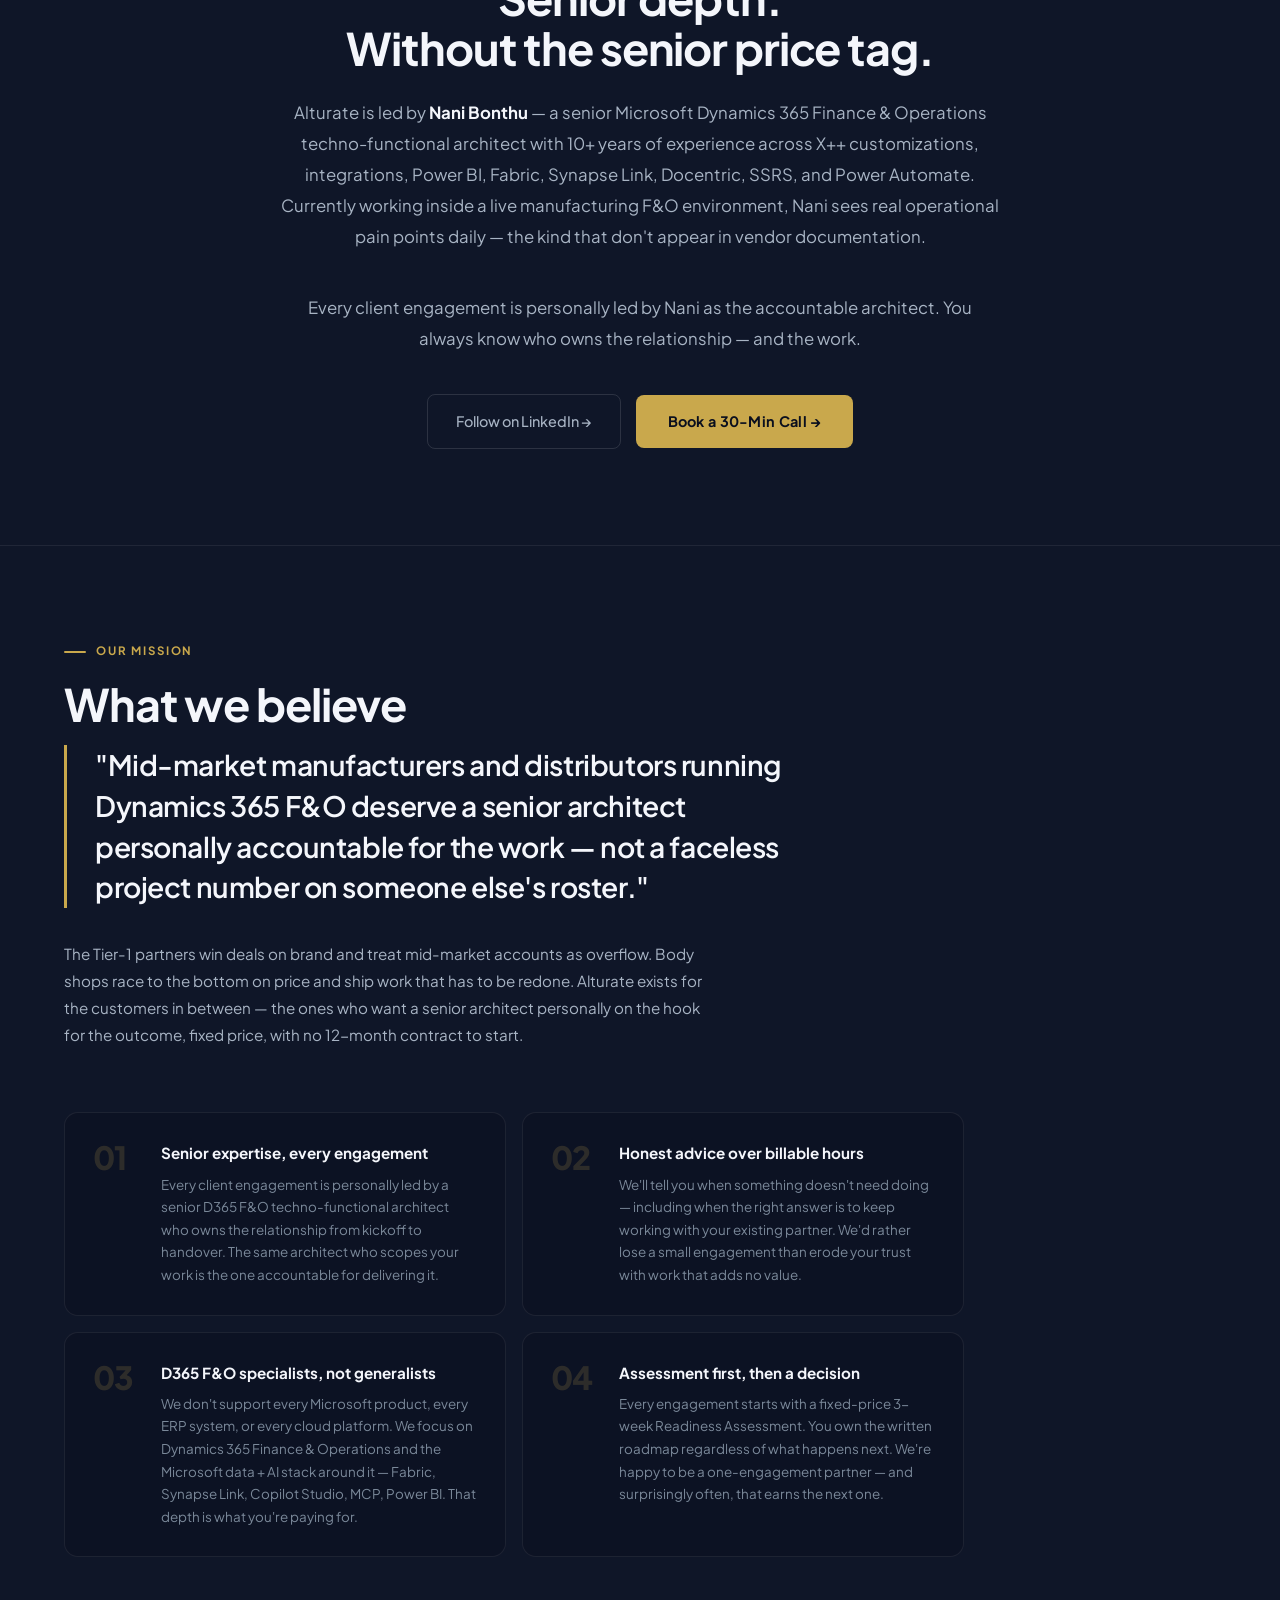
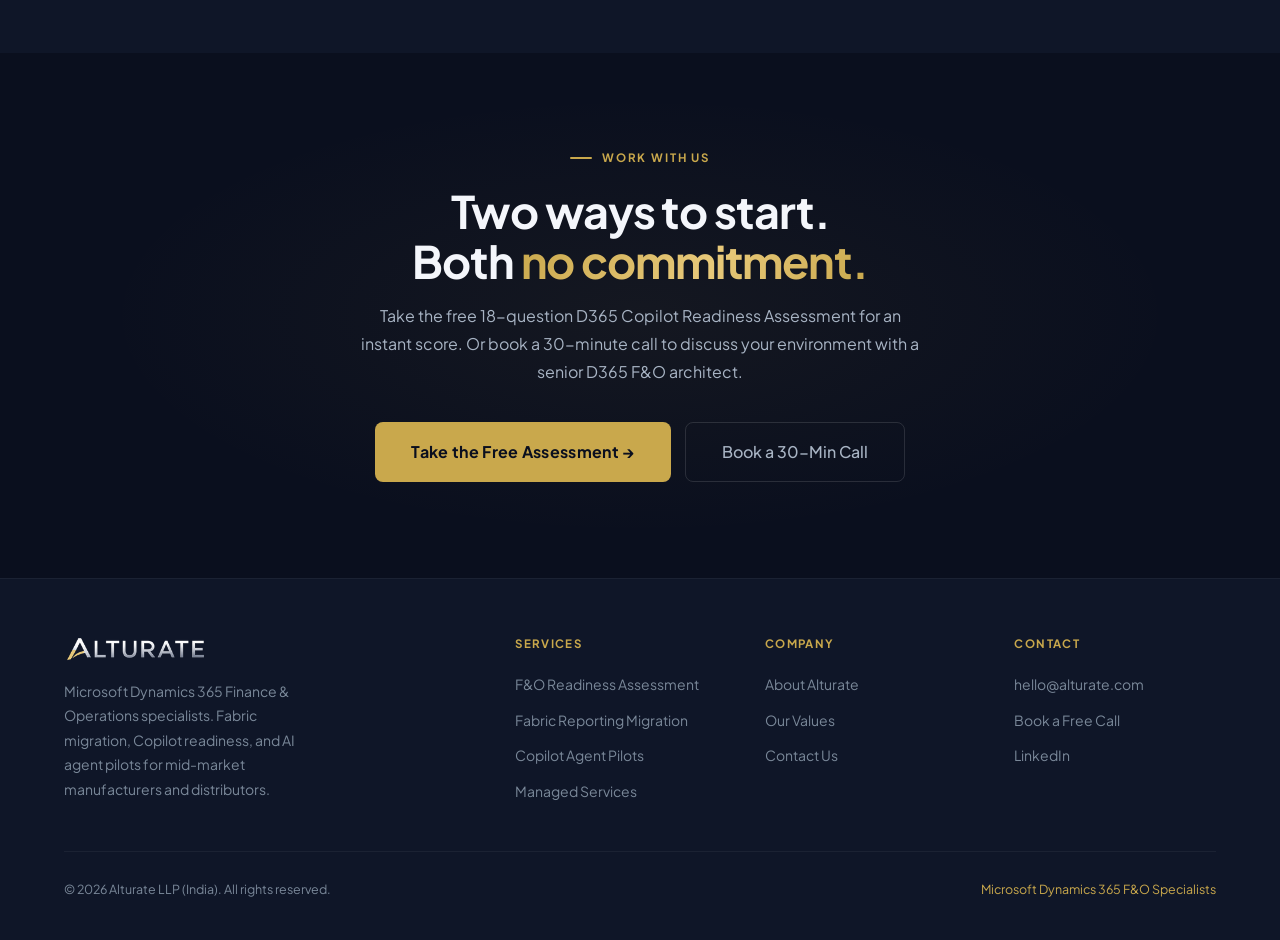
==== commit 321bbb47: "Add files via upload" ====
--- a/about.html
+++ b/about.html
@@ -231,7 +231,7 @@
     <p style="font-size: 1.05rem; color: var(--gray-light); line-height: 1.85; max-width: 720px; margin: 0 auto 40px">
       Every client engagement is personally led by Nani as the accountable architect. You always know who owns the relationship — and the work.
     </p>
-    <a href="https://www.linkedin.com/in/your-handle" target="_blank" rel="noopener" class="btn-ghost" style="margin-right: 12px">View LinkedIn Profile →</a>
+    <a href="https://www.linkedin.com/company/alturate/" target="_blank" rel="noopener" class="btn-ghost" style="margin-right: 12px">Follow on LinkedIn →</a>
     <a href="contact.html" class="btn-primary">Book a 30-Min Call →</a>
   </div>
 </section>
@@ -295,7 +295,7 @@
       <ul>
         <li><a href="mailto:hello@alturate.com">hello@alturate.com</a></li>
         <li><a href="contact.html">Book a Free Call</a></li>
-        <li><a href="https://www.linkedin.com/in/your-handle" target="_blank" rel="noopener">LinkedIn</a></li>
+        <li><a href="https://www.linkedin.com/company/alturate" target="_blank" rel="noopener">LinkedIn</a></li>
       </ul>
     </div>
   </div>
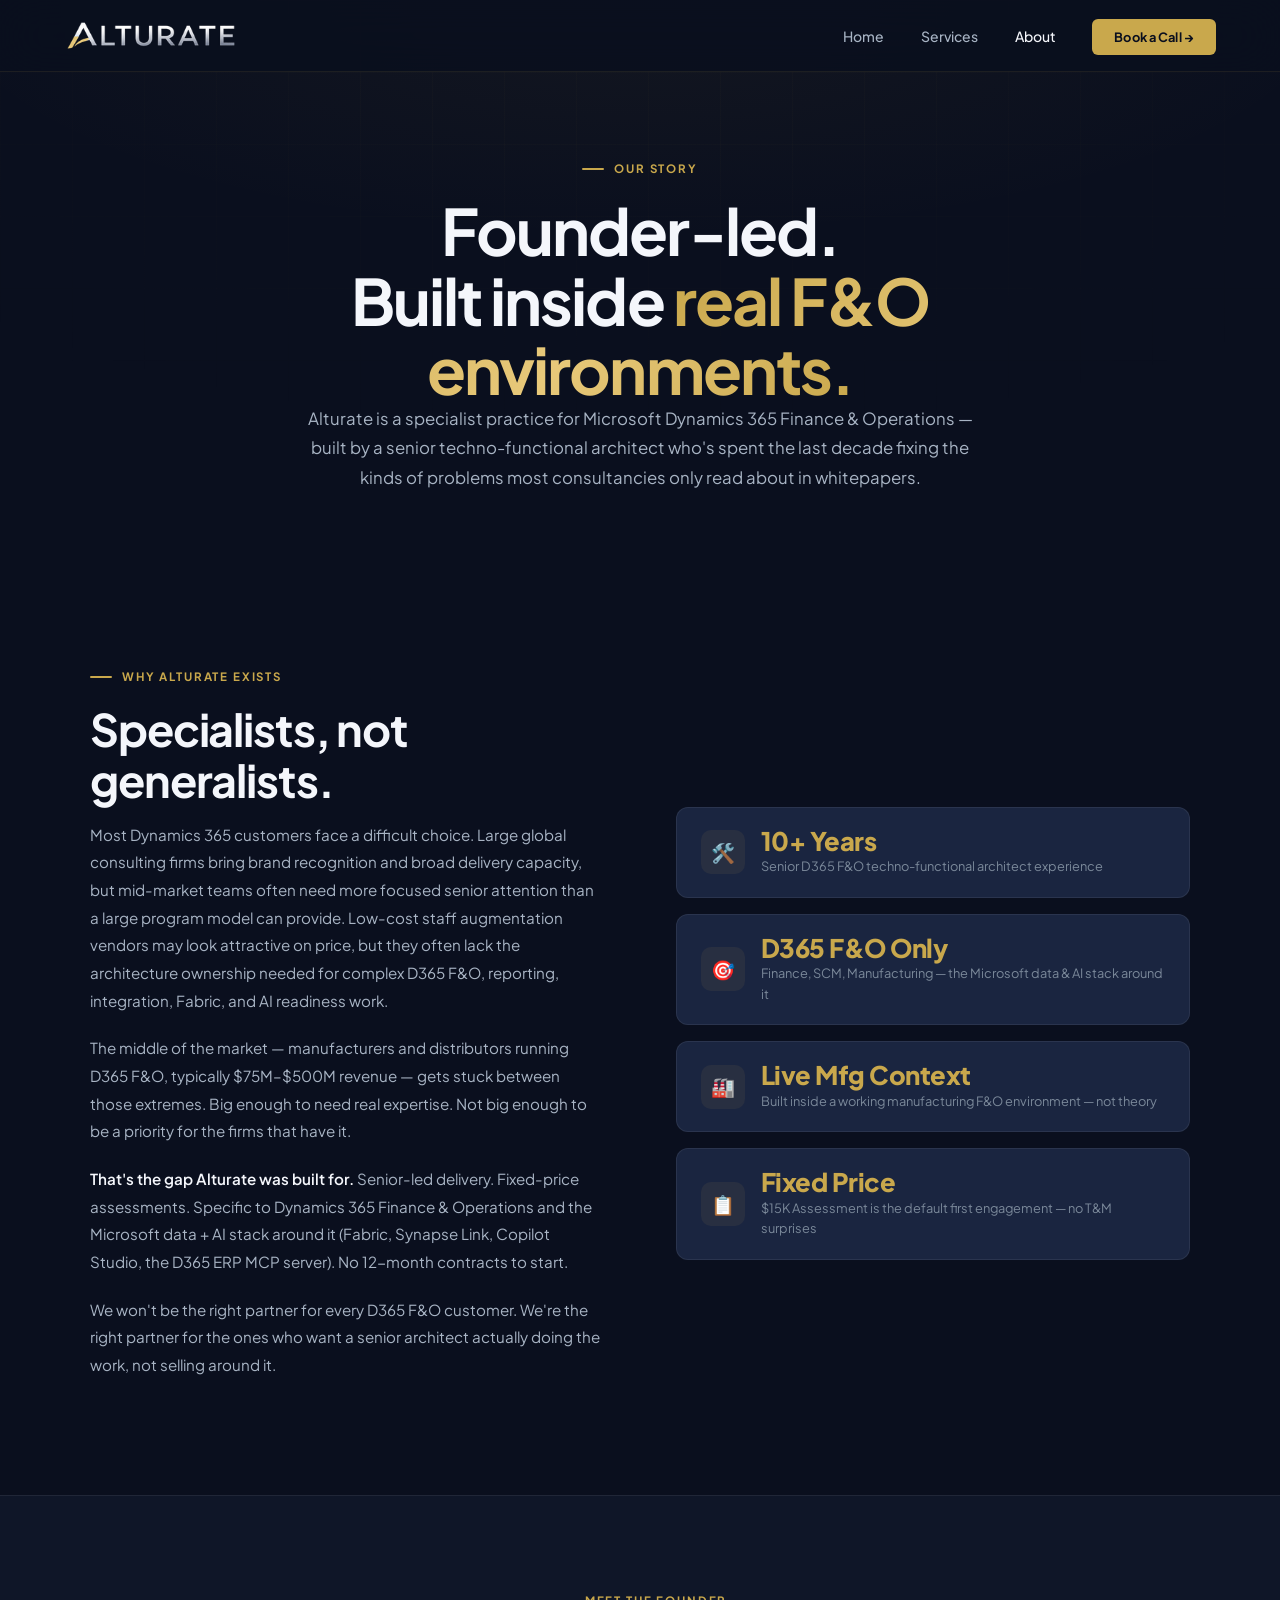
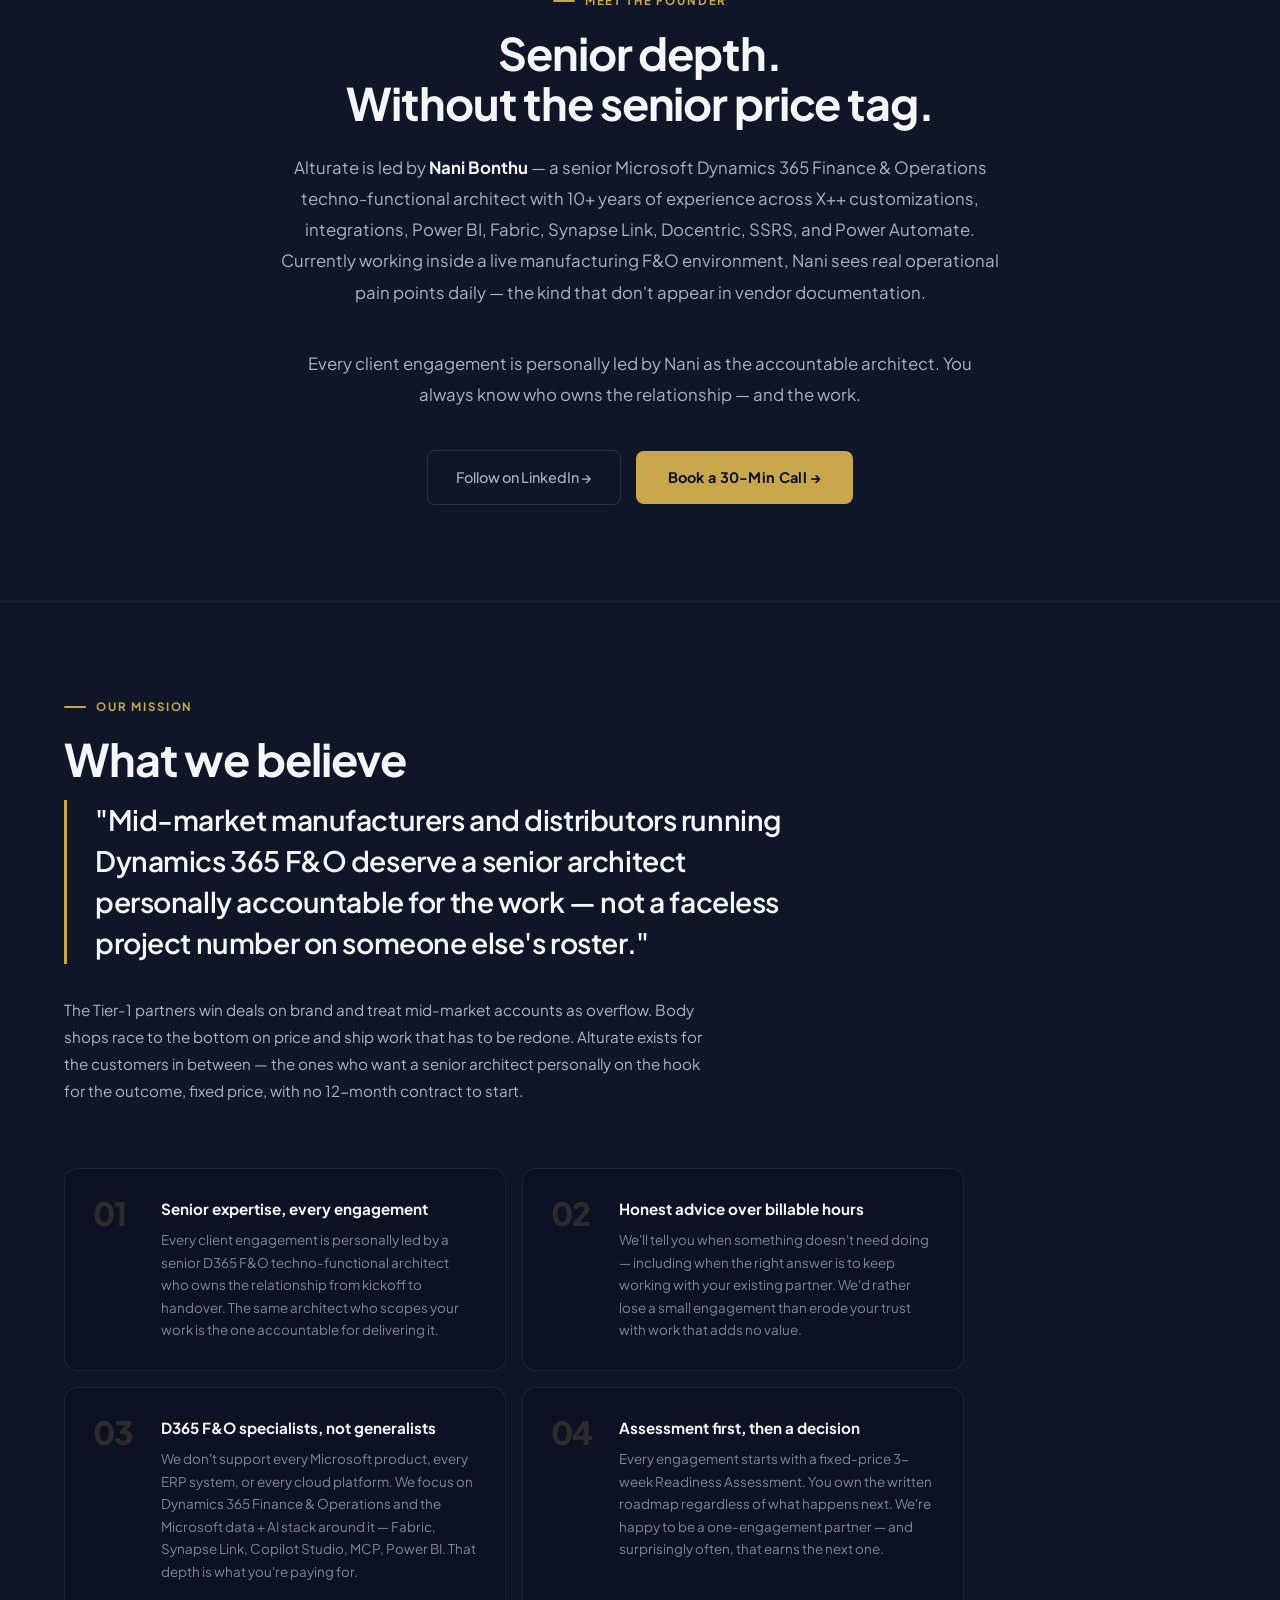
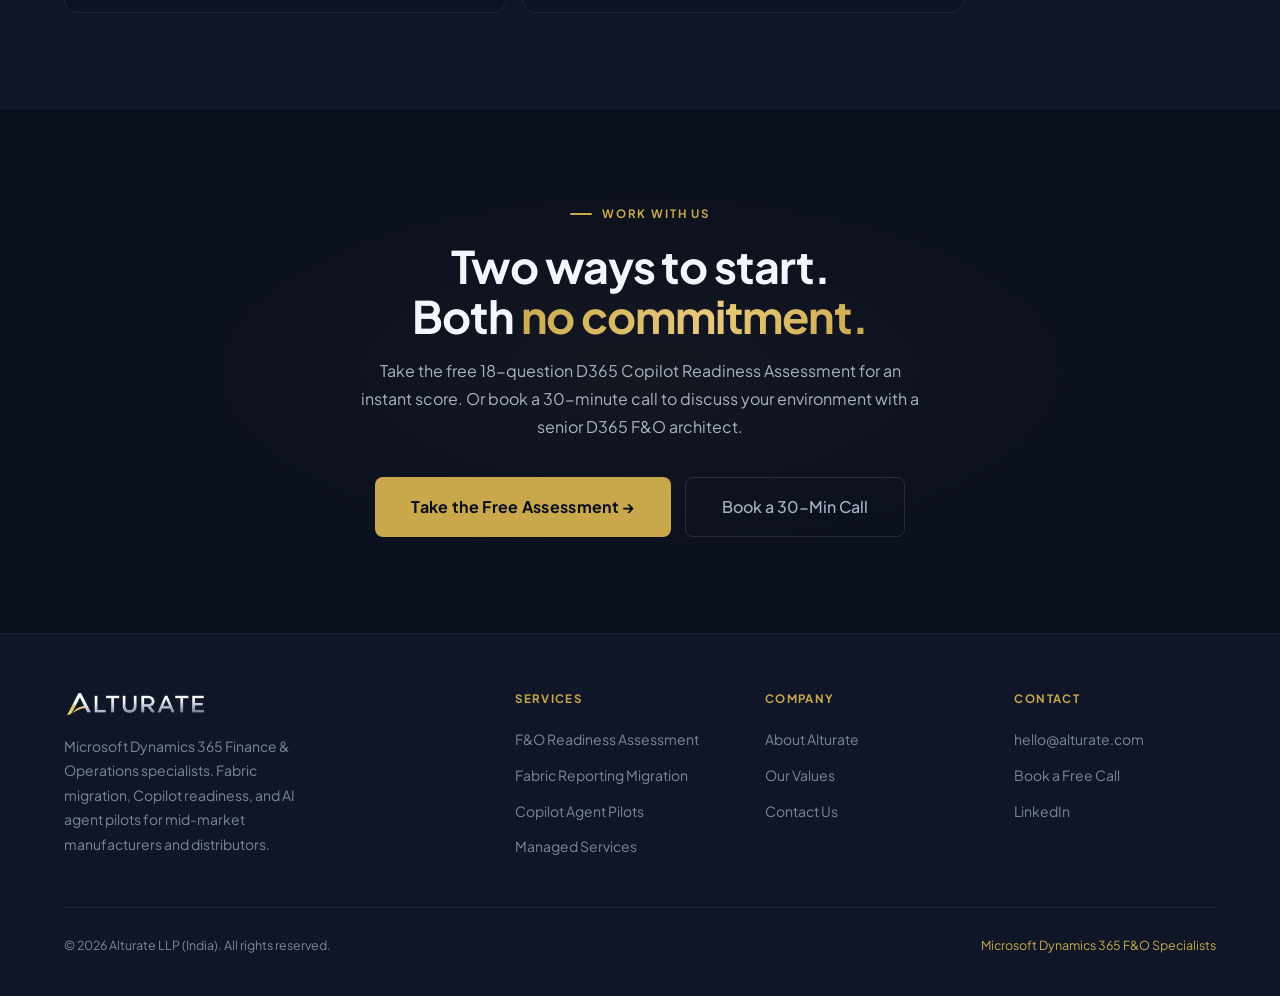
==== commit 40c6877f: "Update about.html" ====
--- a/about.html
+++ b/about.html
@@ -206,8 +206,7 @@
     <div class="story-text">
       <div class="eyebrow">Why Alturate Exists</div>
       <h2>Specialists, not generalists.</h2>
-      <p>Most consultancies that serve Dynamics 365 customers fall into two camps. The Tier-1 firms (KPMG, Deloitte, the big partners) win on brand, but on mid-market accounts you often end up further down their priority list than you'd like. The body shops at the other end race to the bottom on price and ship work that has to be redone.</p>
-      <p>The middle of the market — manufacturers and distributors running D365 F&amp;O, typically $75M–$500M revenue — gets stuck between those extremes. Big enough to need real expertise. Not big enough to be a priority for the firms that have it.</p>
+      <p>Most Dynamics 365 customers face a difficult choice. Large global consulting firms bring brand recognition and broad delivery capacity, but mid-market teams often need more focused senior attention than a large program model can provide. Low-cost staff augmentation vendors may look attractive on price, but they often lack the architecture ownership needed for complex D365 F&amp;O, reporting, integration, Fabric, and AI readiness work.</p>      <p>The middle of the market — manufacturers and distributors running D365 F&amp;O, typically $75M–$500M revenue — gets stuck between those extremes. Big enough to need real expertise. Not big enough to be a priority for the firms that have it.</p>
       <p><strong>That's the gap Alturate was built for.</strong> Senior-led delivery. Fixed-price assessments. Specific to Dynamics 365 Finance &amp; Operations and the Microsoft data + AI stack around it (Fabric, Synapse Link, Copilot Studio, the D365 ERP MCP server). No 12-month contracts to start.</p>
       <p>We won't be the right partner for every D365 F&amp;O customer. We're the right partner for the ones who want a senior architect actually doing the work, not selling around it.</p>
     </div>
@@ -305,4 +304,4 @@
   </div>
 </footer>
 </body>
-</html>+</html>
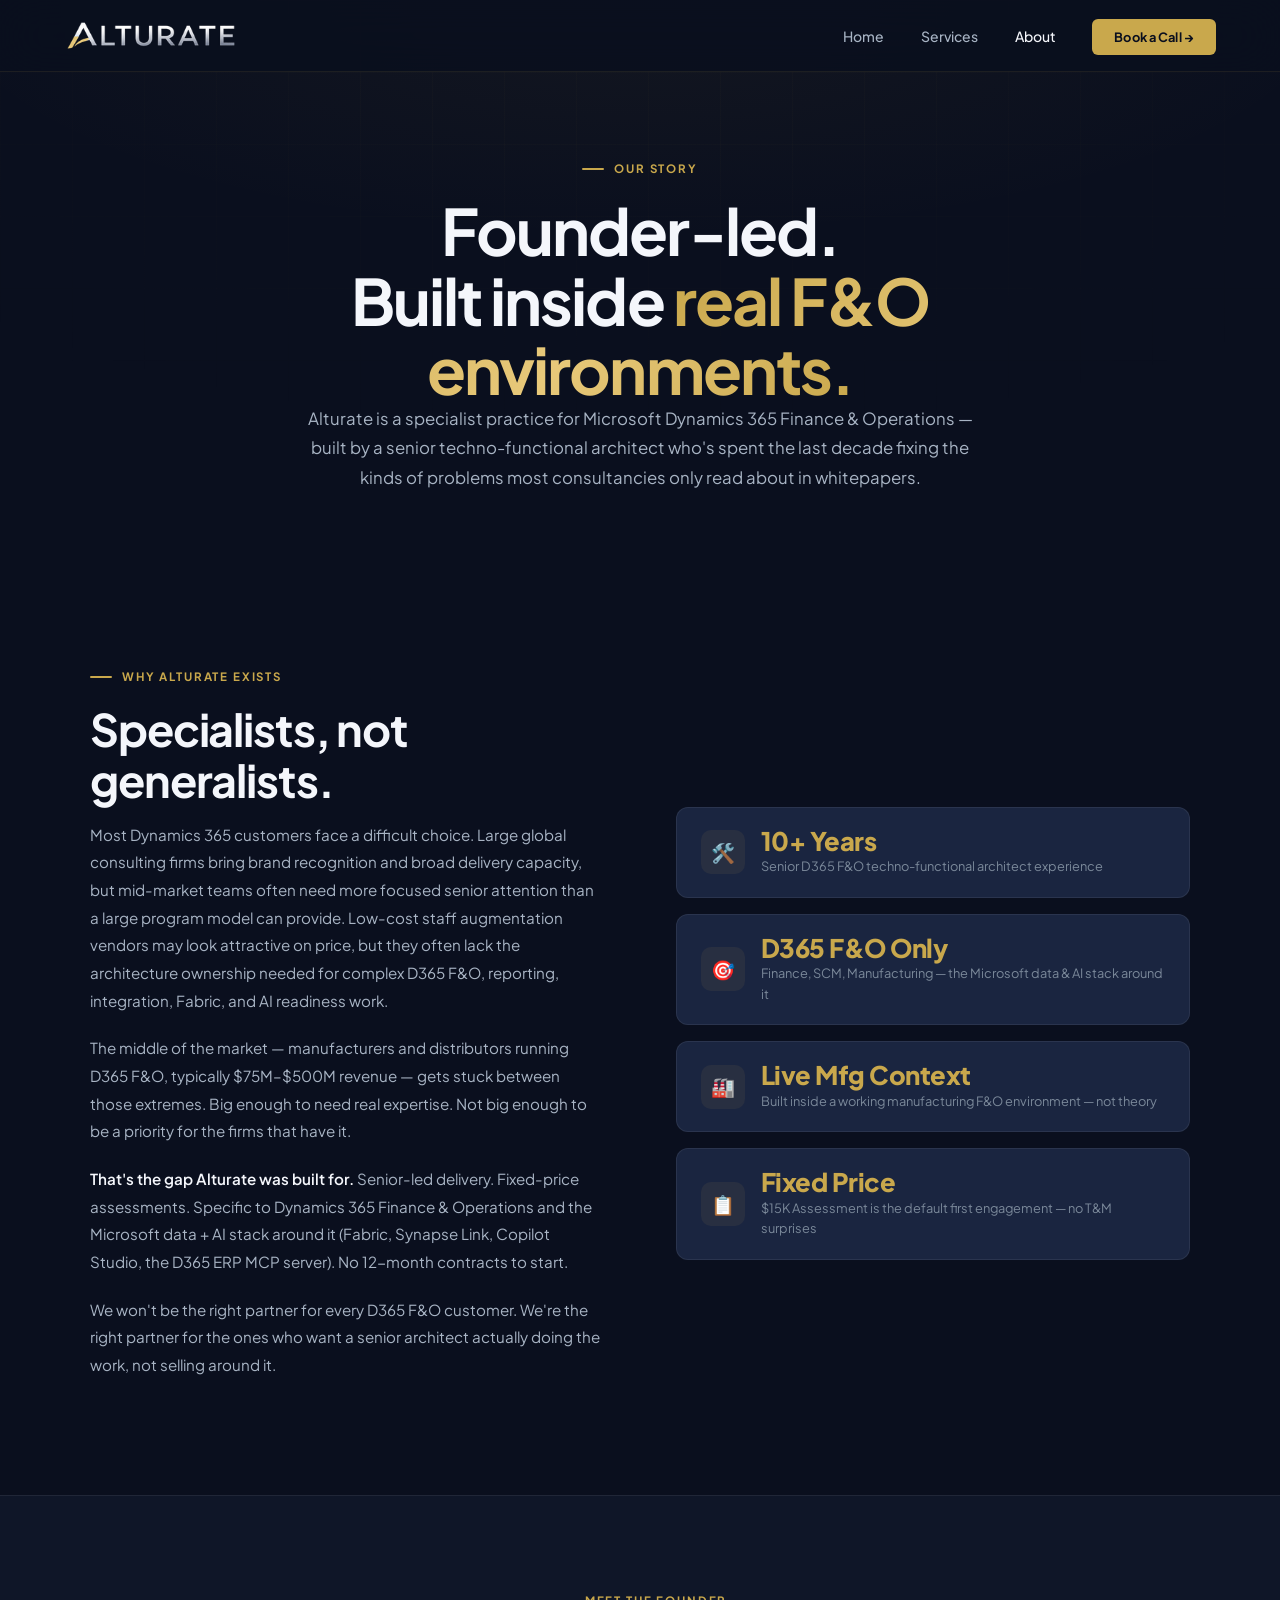
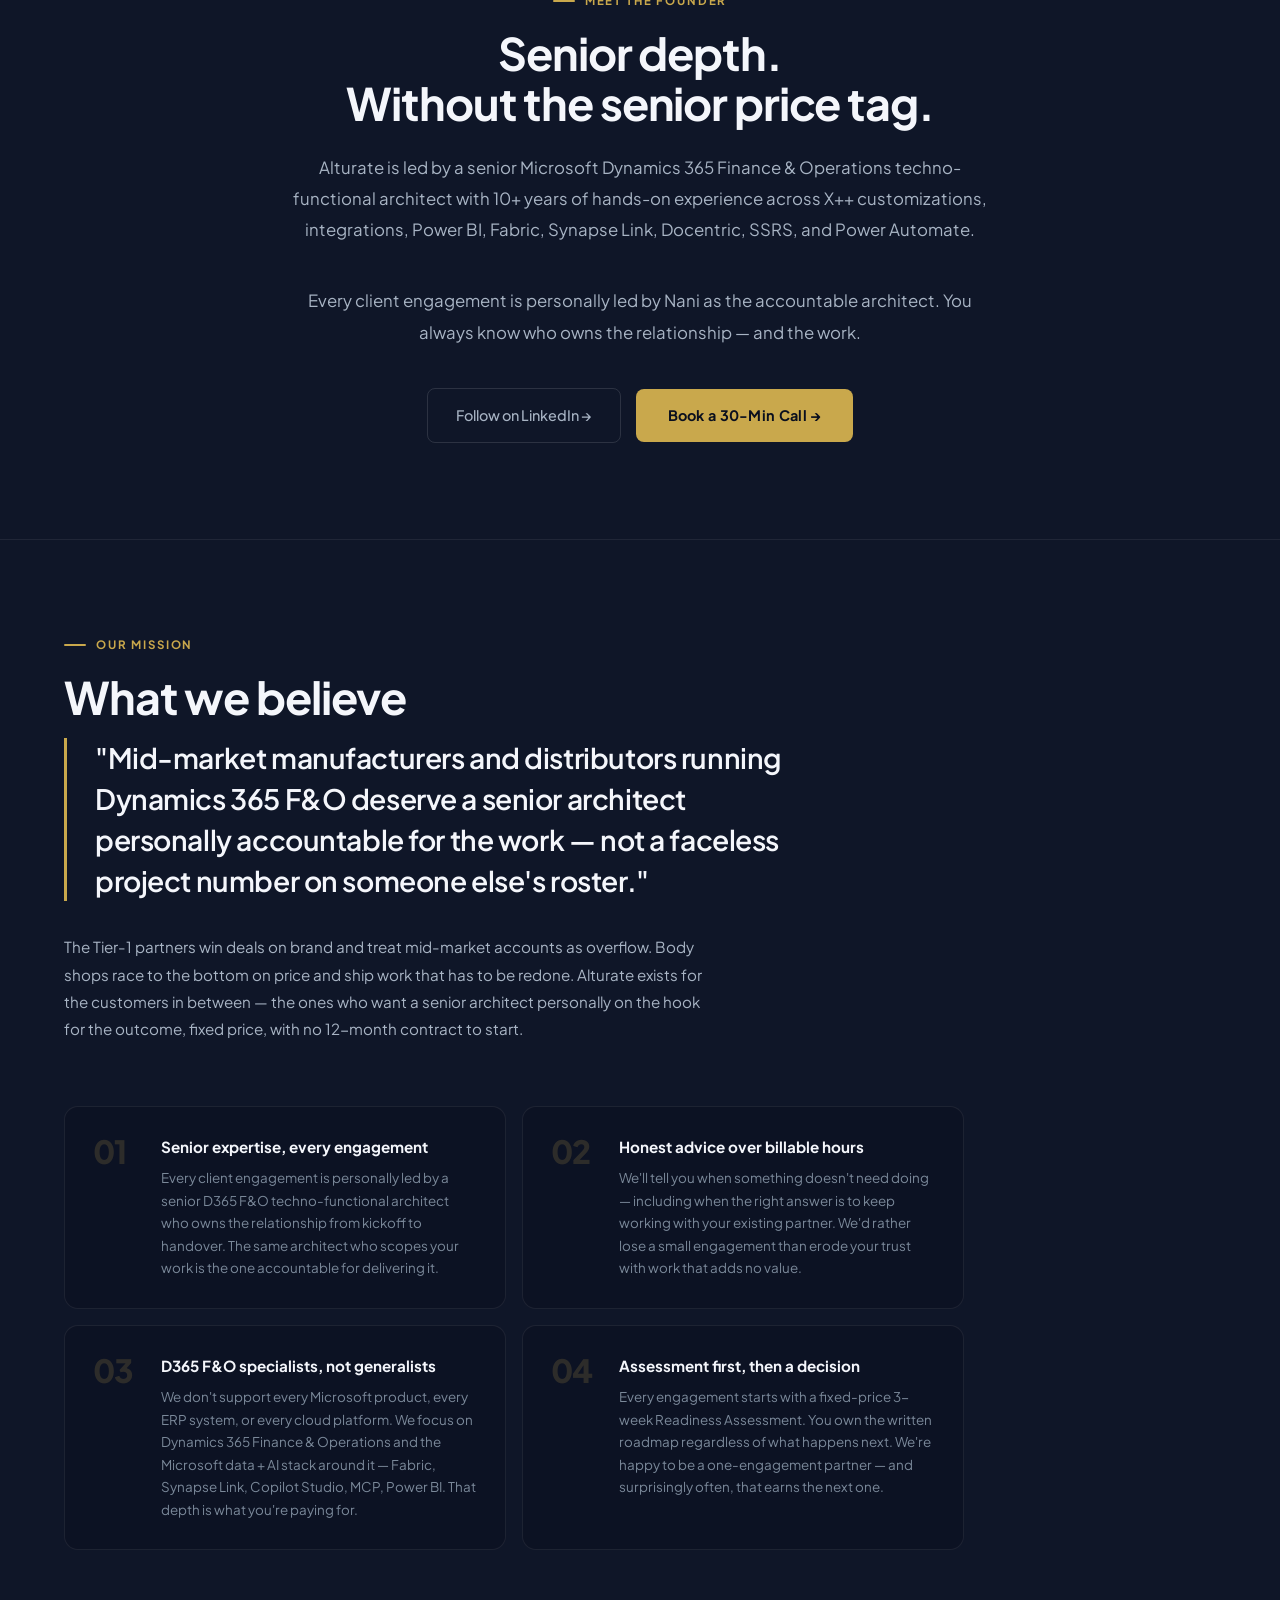
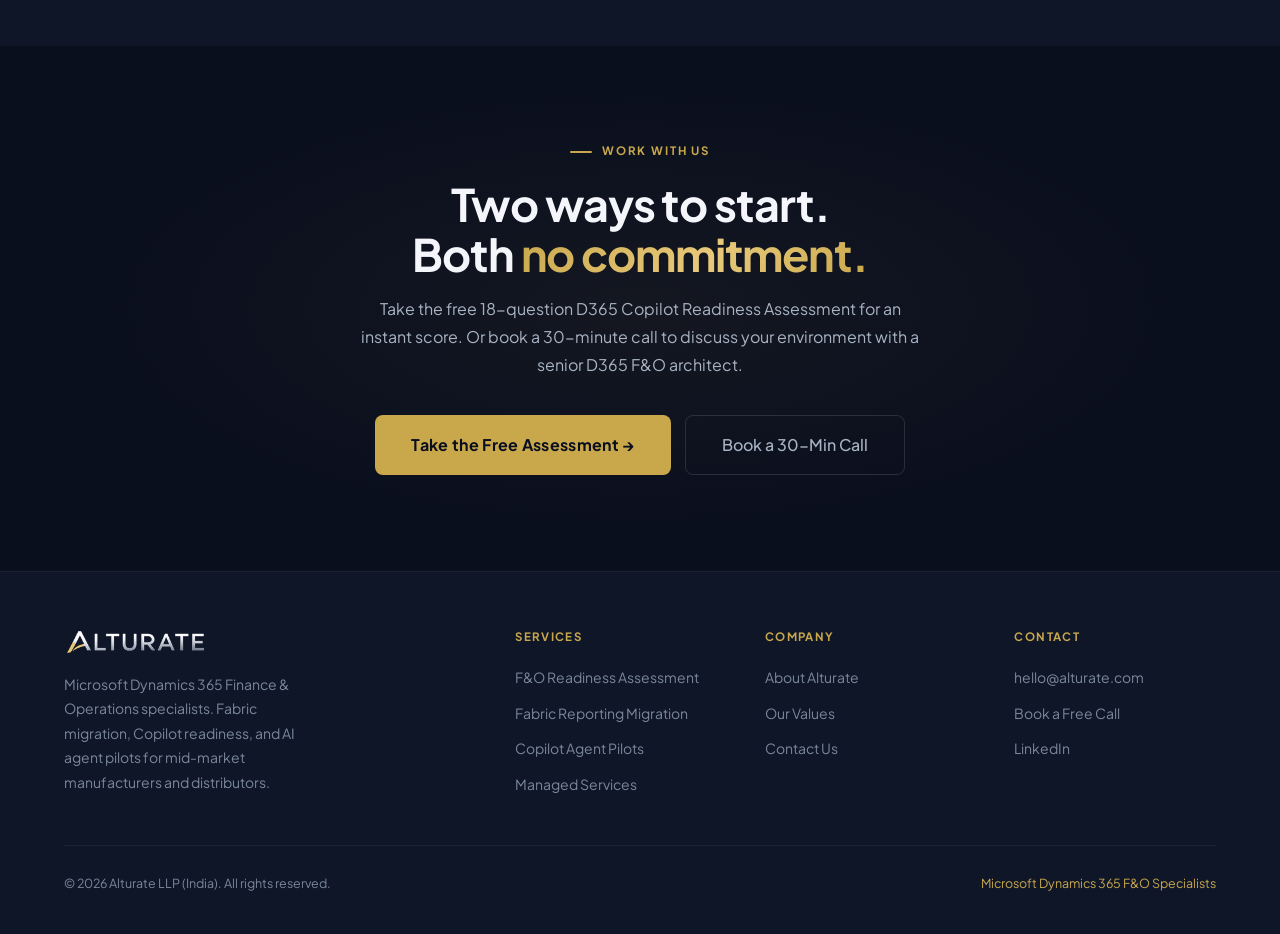
==== commit 008e5204: "Update about.html" ====
--- a/about.html
+++ b/about.html
@@ -225,7 +225,9 @@
     <div class="eyebrow" style="justify-content:center">Meet the Founder</div>
     <h2 style="margin-bottom: 24px">Senior depth.<br>Without the senior price tag.</h2>
     <p style="font-size: 1.05rem; color: var(--gray-light); line-height: 1.85; max-width: 720px; margin: 0 auto 40px">
-      Alturate is led by <strong style="color: var(--white)">Nani Bonthu</strong> — a senior Microsoft Dynamics 365 Finance &amp; Operations techno-functional architect with 10+ years of experience across X++ customizations, integrations, Power BI, Fabric, Synapse Link, Docentric, SSRS, and Power Automate. Currently working inside a live manufacturing F&amp;O environment, Nani sees real operational pain points daily — the kind that don't appear in vendor documentation.
+      Alturate is led by a senior Microsoft Dynamics 365 Finance &amp; Operations techno-functional architect
+    with 10+ years of hands-on experience across X++ customizations, integrations, Power BI, Fabric,
+    Synapse Link, Docentric, SSRS, and Power Automate.
     </p>
     <p style="font-size: 1.05rem; color: var(--gray-light); line-height: 1.85; max-width: 720px; margin: 0 auto 40px">
       Every client engagement is personally led by Nani as the accountable architect. You always know who owns the relationship — and the work.
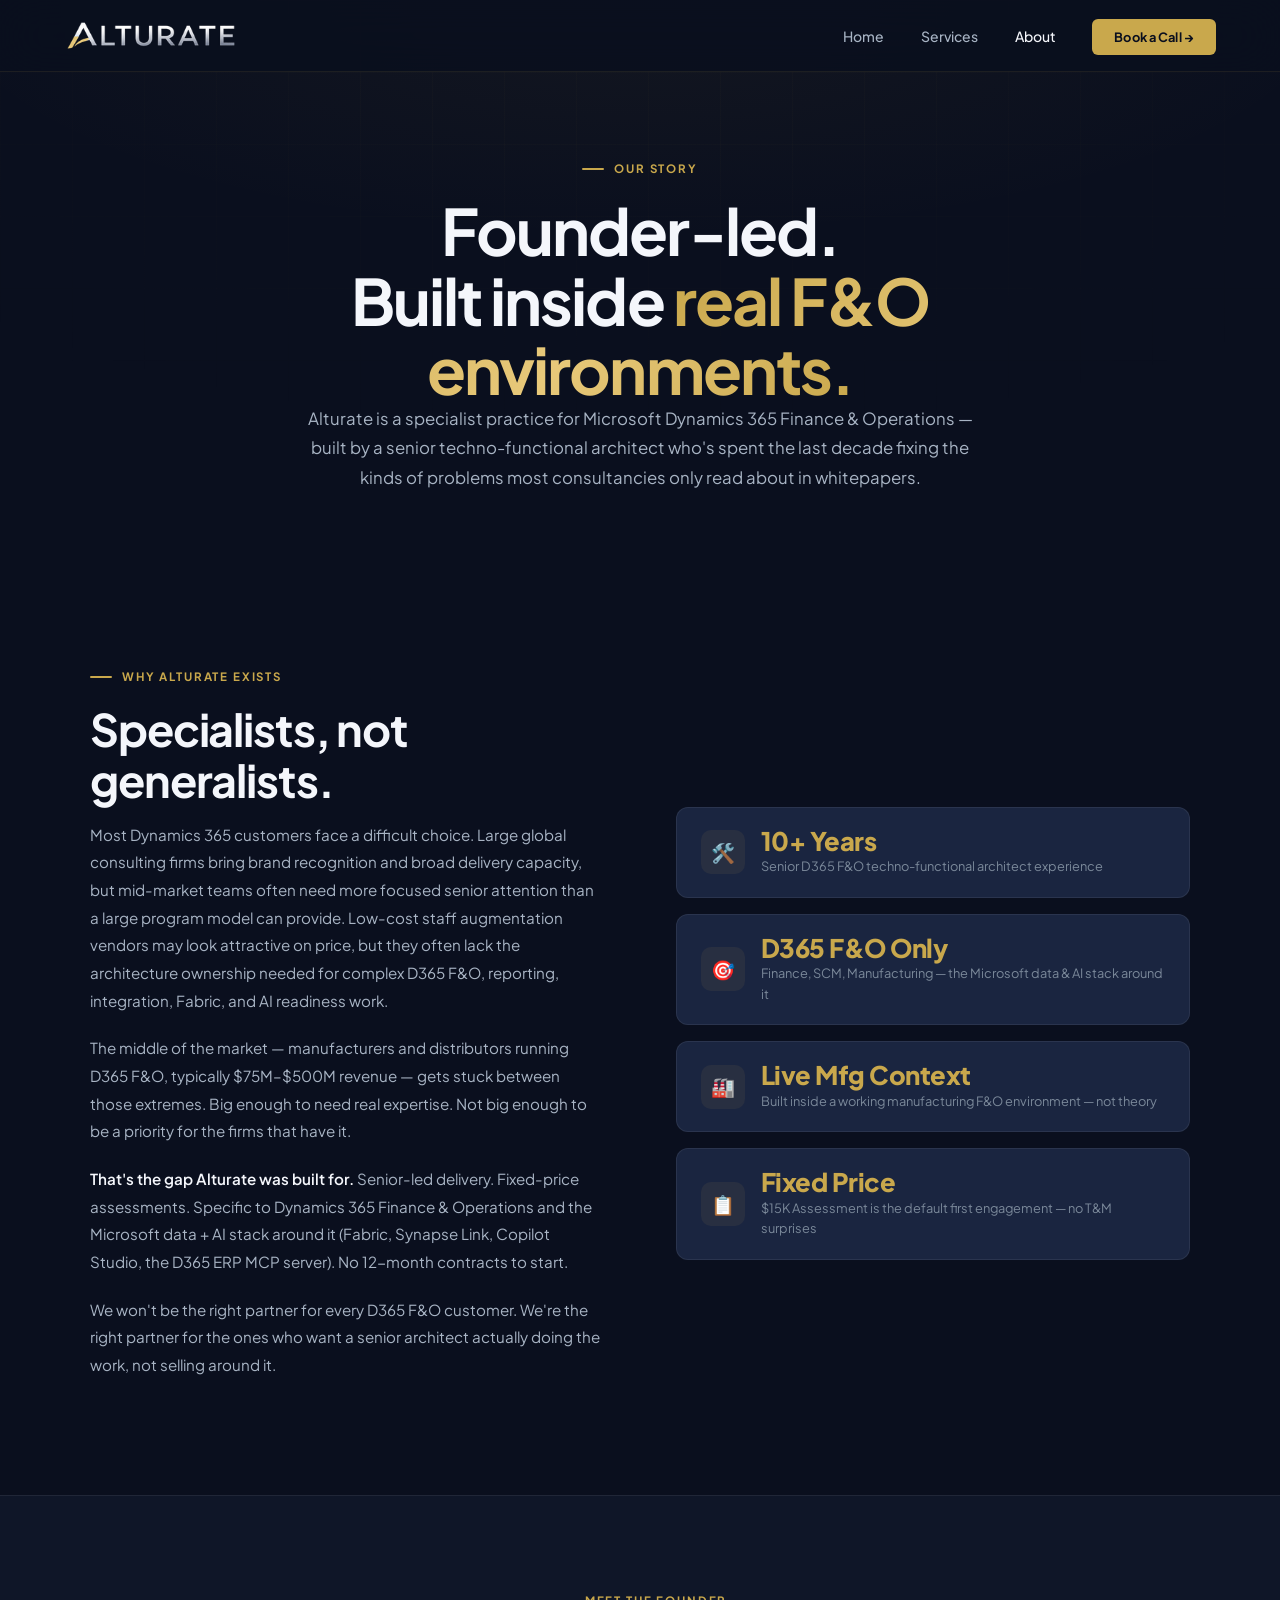
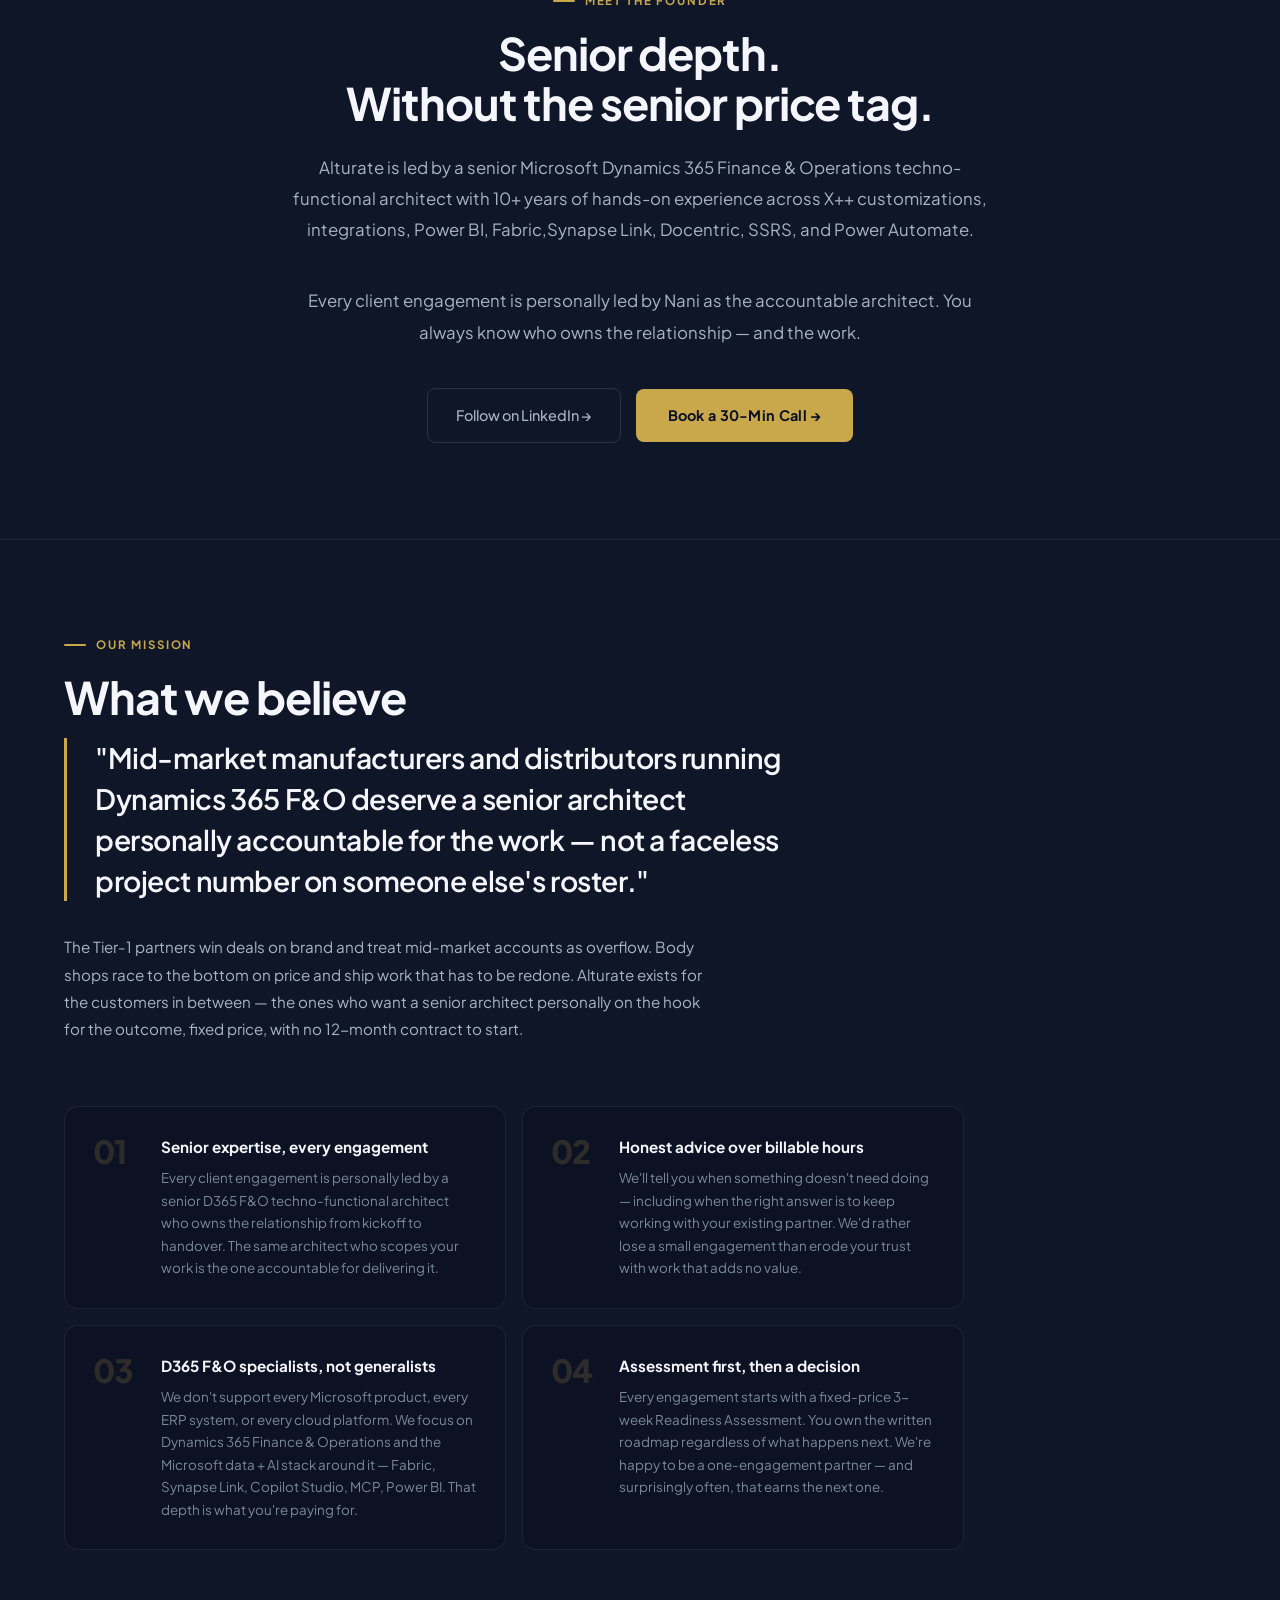
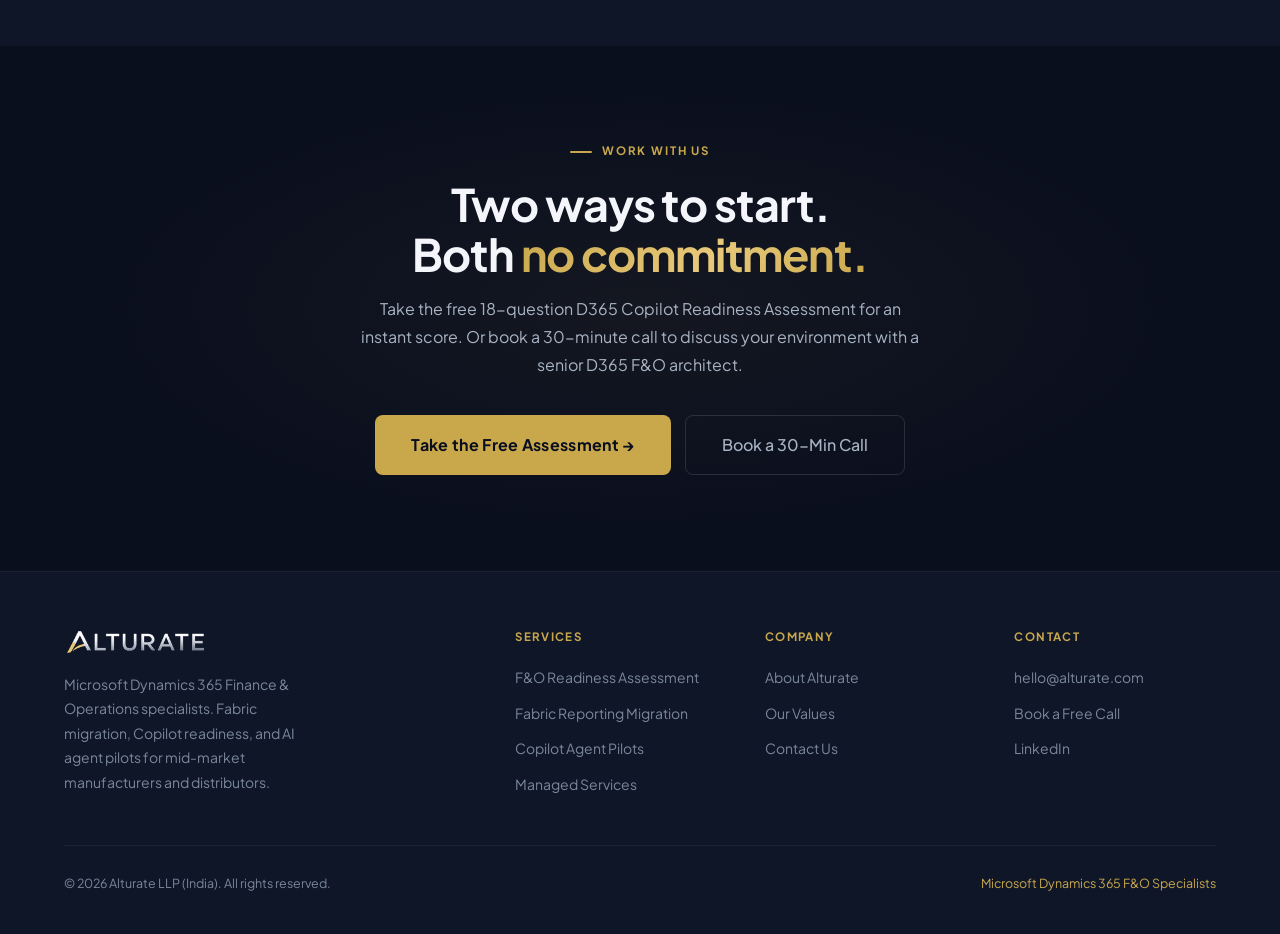
==== commit 2c935432: "Update about.html" ====
--- a/about.html
+++ b/about.html
@@ -225,9 +225,7 @@
     <div class="eyebrow" style="justify-content:center">Meet the Founder</div>
     <h2 style="margin-bottom: 24px">Senior depth.<br>Without the senior price tag.</h2>
     <p style="font-size: 1.05rem; color: var(--gray-light); line-height: 1.85; max-width: 720px; margin: 0 auto 40px">
-      Alturate is led by a senior Microsoft Dynamics 365 Finance &amp; Operations techno-functional architect
-    with 10+ years of hands-on experience across X++ customizations, integrations, Power BI, Fabric,
-    Synapse Link, Docentric, SSRS, and Power Automate.
+      Alturate is led by a senior Microsoft Dynamics 365 Finance &amp; Operations techno-functional architect with 10+ years of hands-on experience across X++ customizations, integrations, Power BI, Fabric,Synapse Link, Docentric, SSRS, and Power Automate.
     </p>
     <p style="font-size: 1.05rem; color: var(--gray-light); line-height: 1.85; max-width: 720px; margin: 0 auto 40px">
       Every client engagement is personally led by Nani as the accountable architect. You always know who owns the relationship — and the work.
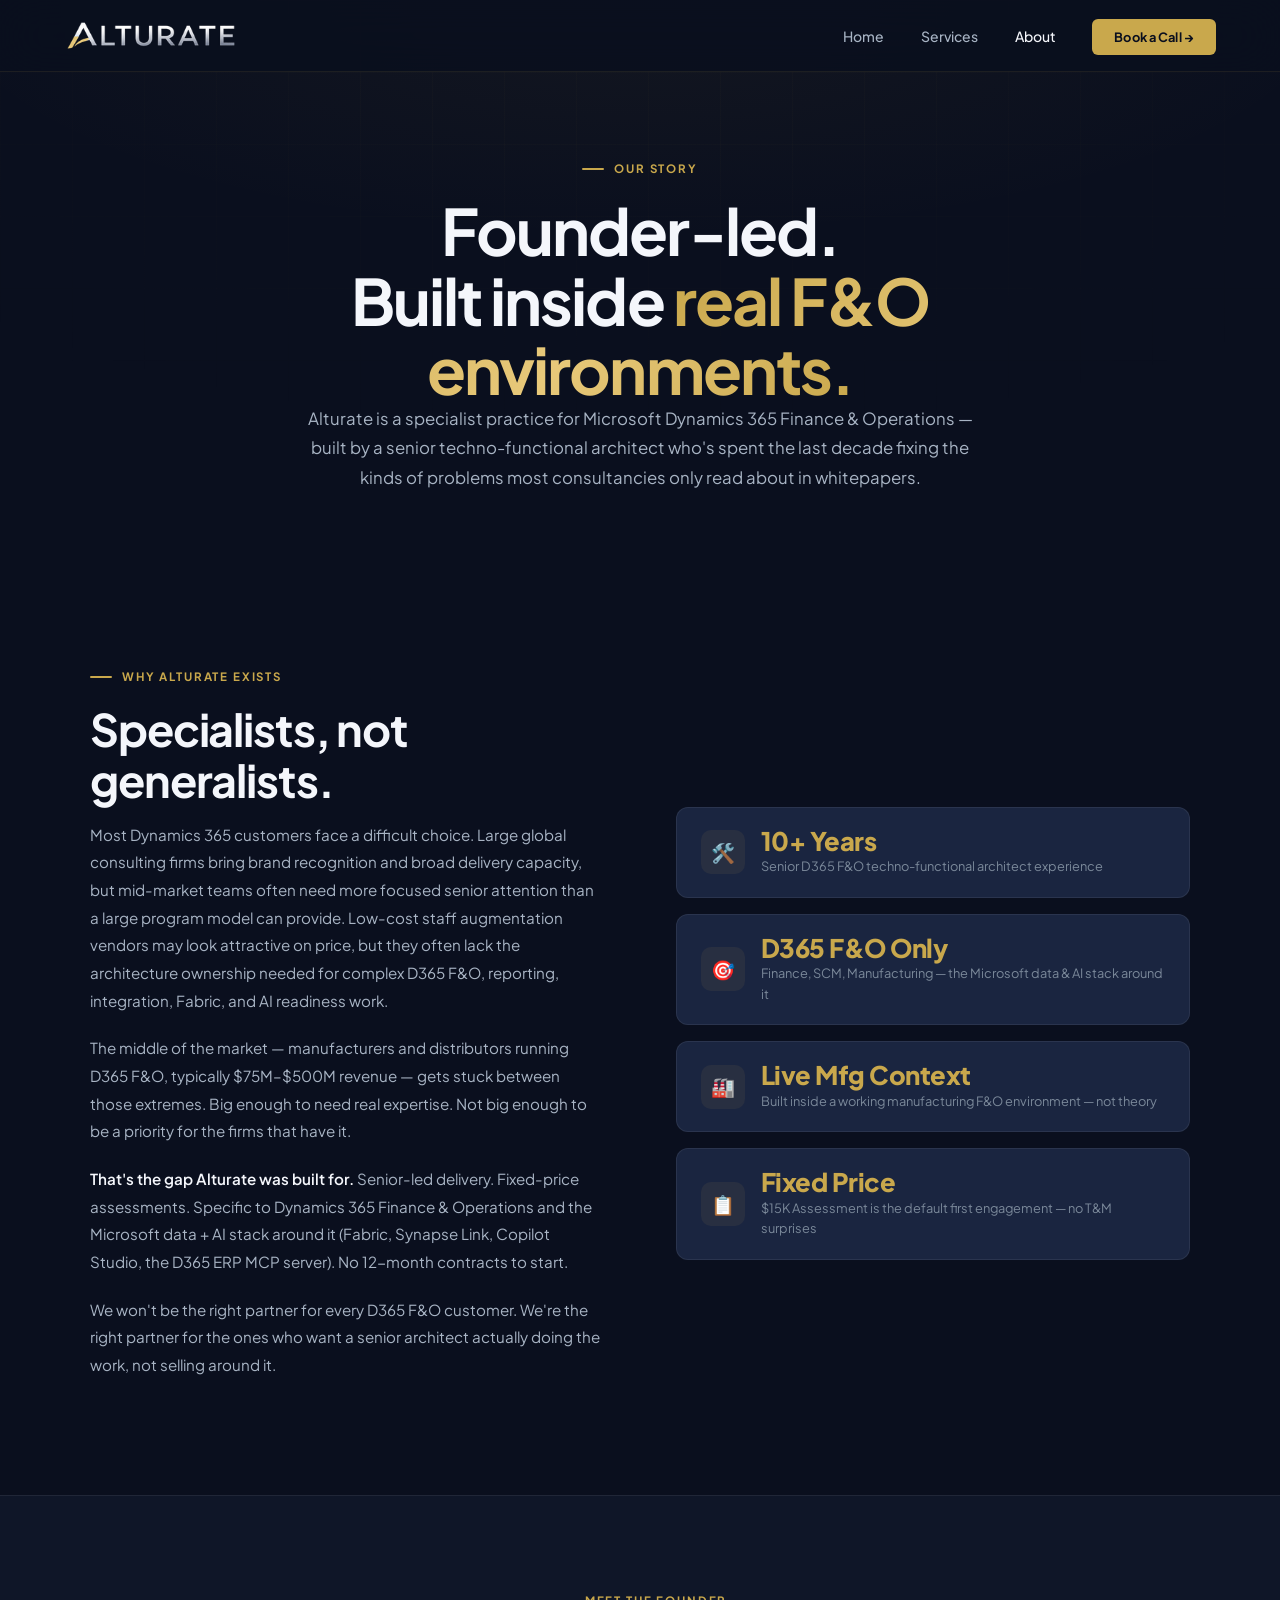
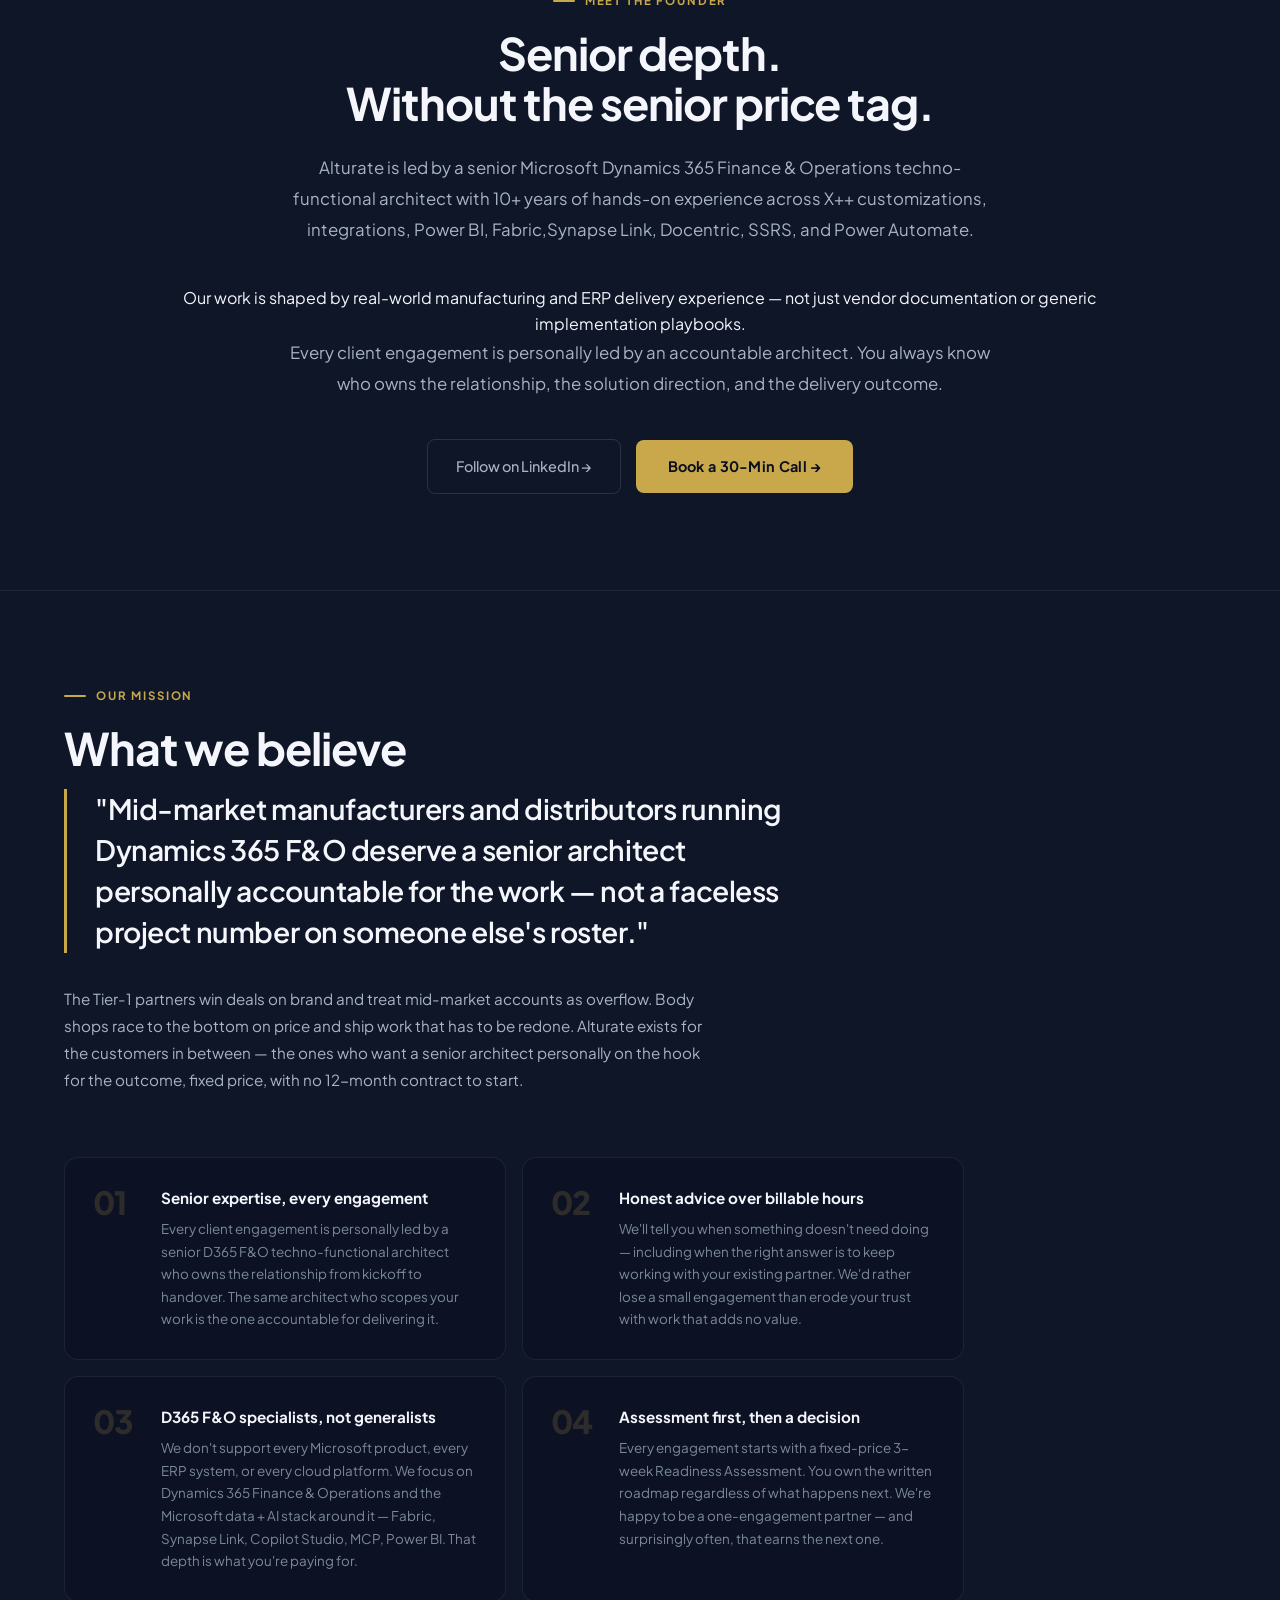
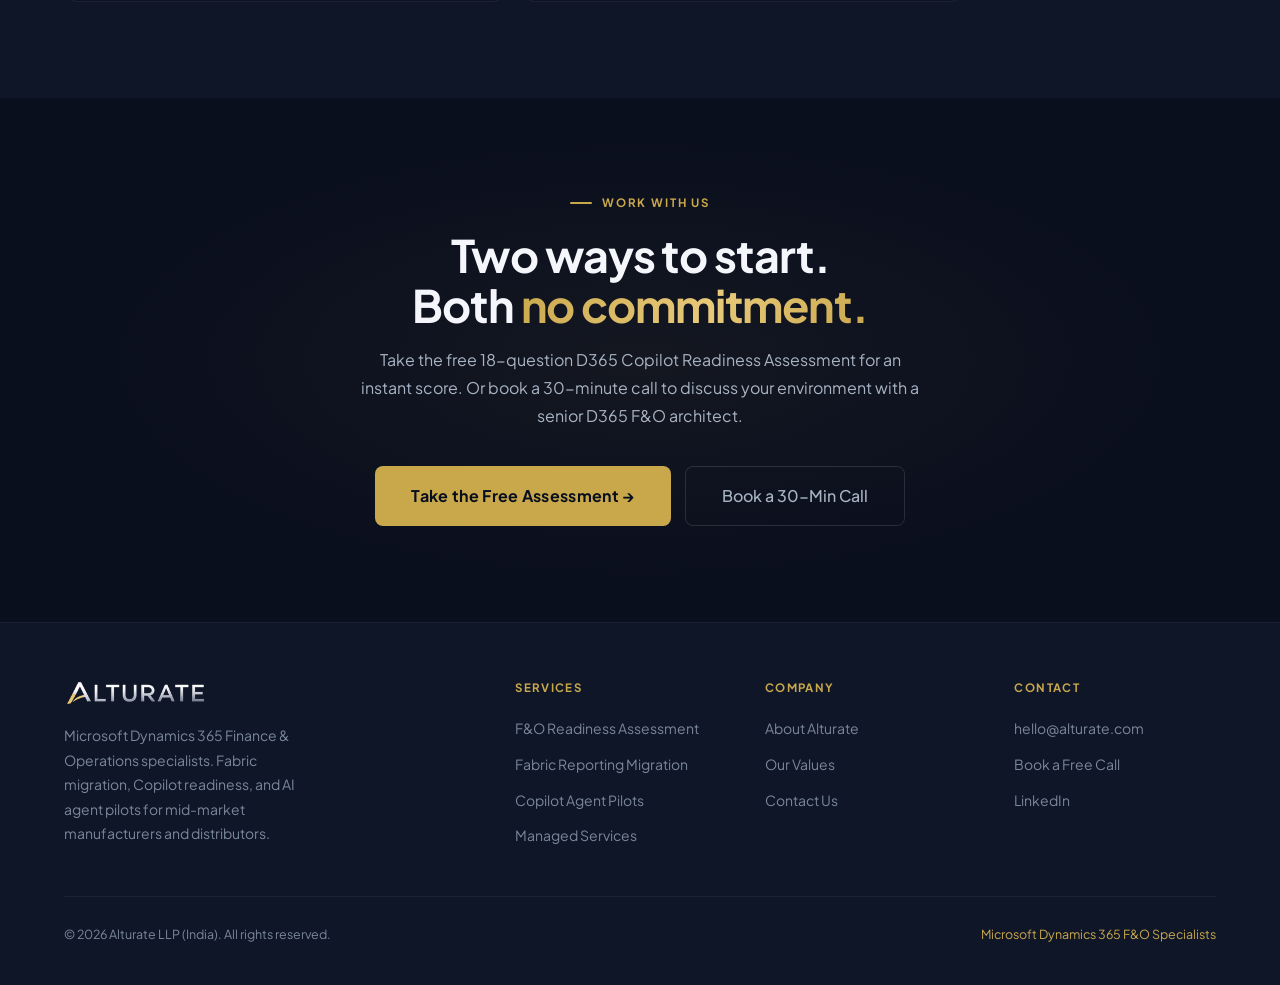
==== commit 2dedf8f6: "Update about.html" ====
--- a/about.html
+++ b/about.html
@@ -227,8 +227,11 @@
     <p style="font-size: 1.05rem; color: var(--gray-light); line-height: 1.85; max-width: 720px; margin: 0 auto 40px">
       Alturate is led by a senior Microsoft Dynamics 365 Finance &amp; Operations techno-functional architect with 10+ years of hands-on experience across X++ customizations, integrations, Power BI, Fabric,Synapse Link, Docentric, SSRS, and Power Automate.
     </p>
+     <p>
+      Our work is shaped by real-world manufacturing and ERP delivery experience — not just vendor documentation or generic implementation playbooks.
+    </p>
     <p style="font-size: 1.05rem; color: var(--gray-light); line-height: 1.85; max-width: 720px; margin: 0 auto 40px">
-      Every client engagement is personally led by Nani as the accountable architect. You always know who owns the relationship — and the work.
+      Every client engagement is personally led by an accountable architect. You always know who owns the relationship, the solution direction, and the delivery outcome.
     </p>
     <a href="https://www.linkedin.com/company/alturate/" target="_blank" rel="noopener" class="btn-ghost" style="margin-right: 12px">Follow on LinkedIn →</a>
     <a href="contact.html" class="btn-primary">Book a 30-Min Call →</a>
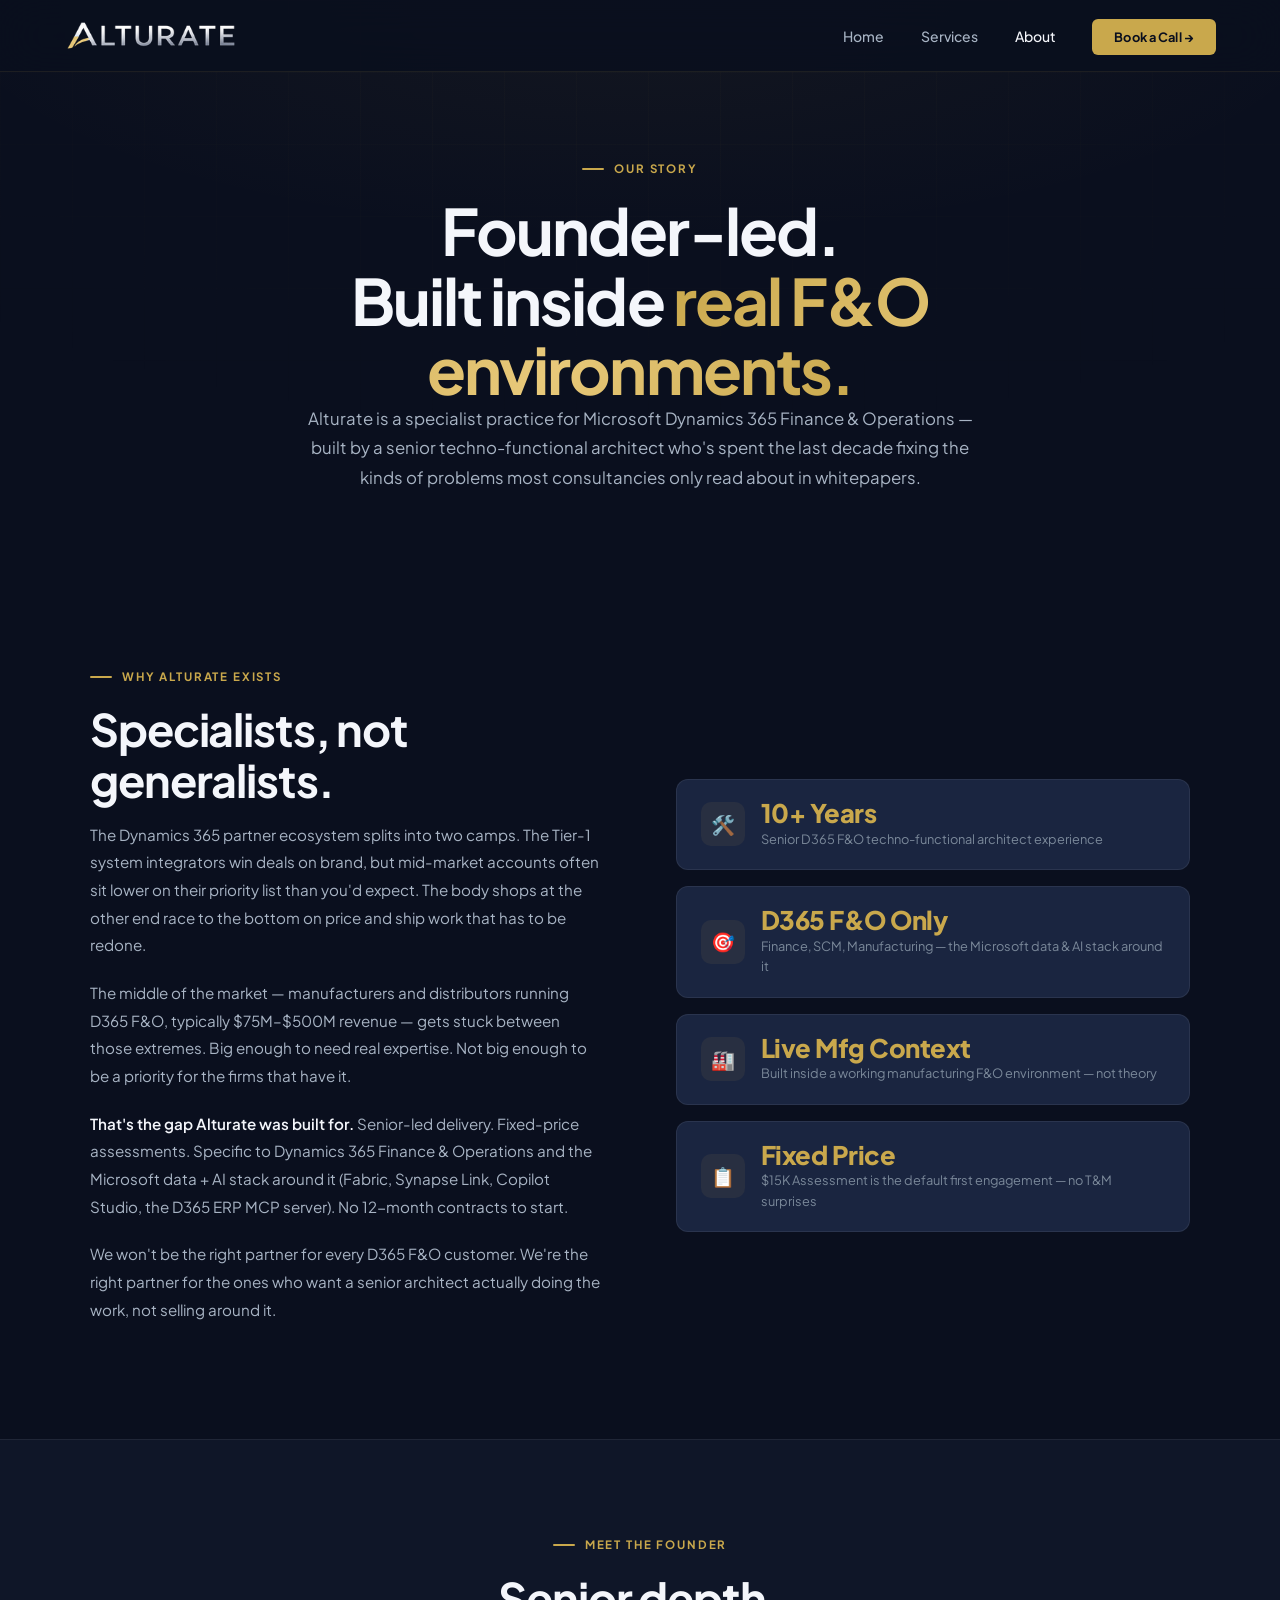
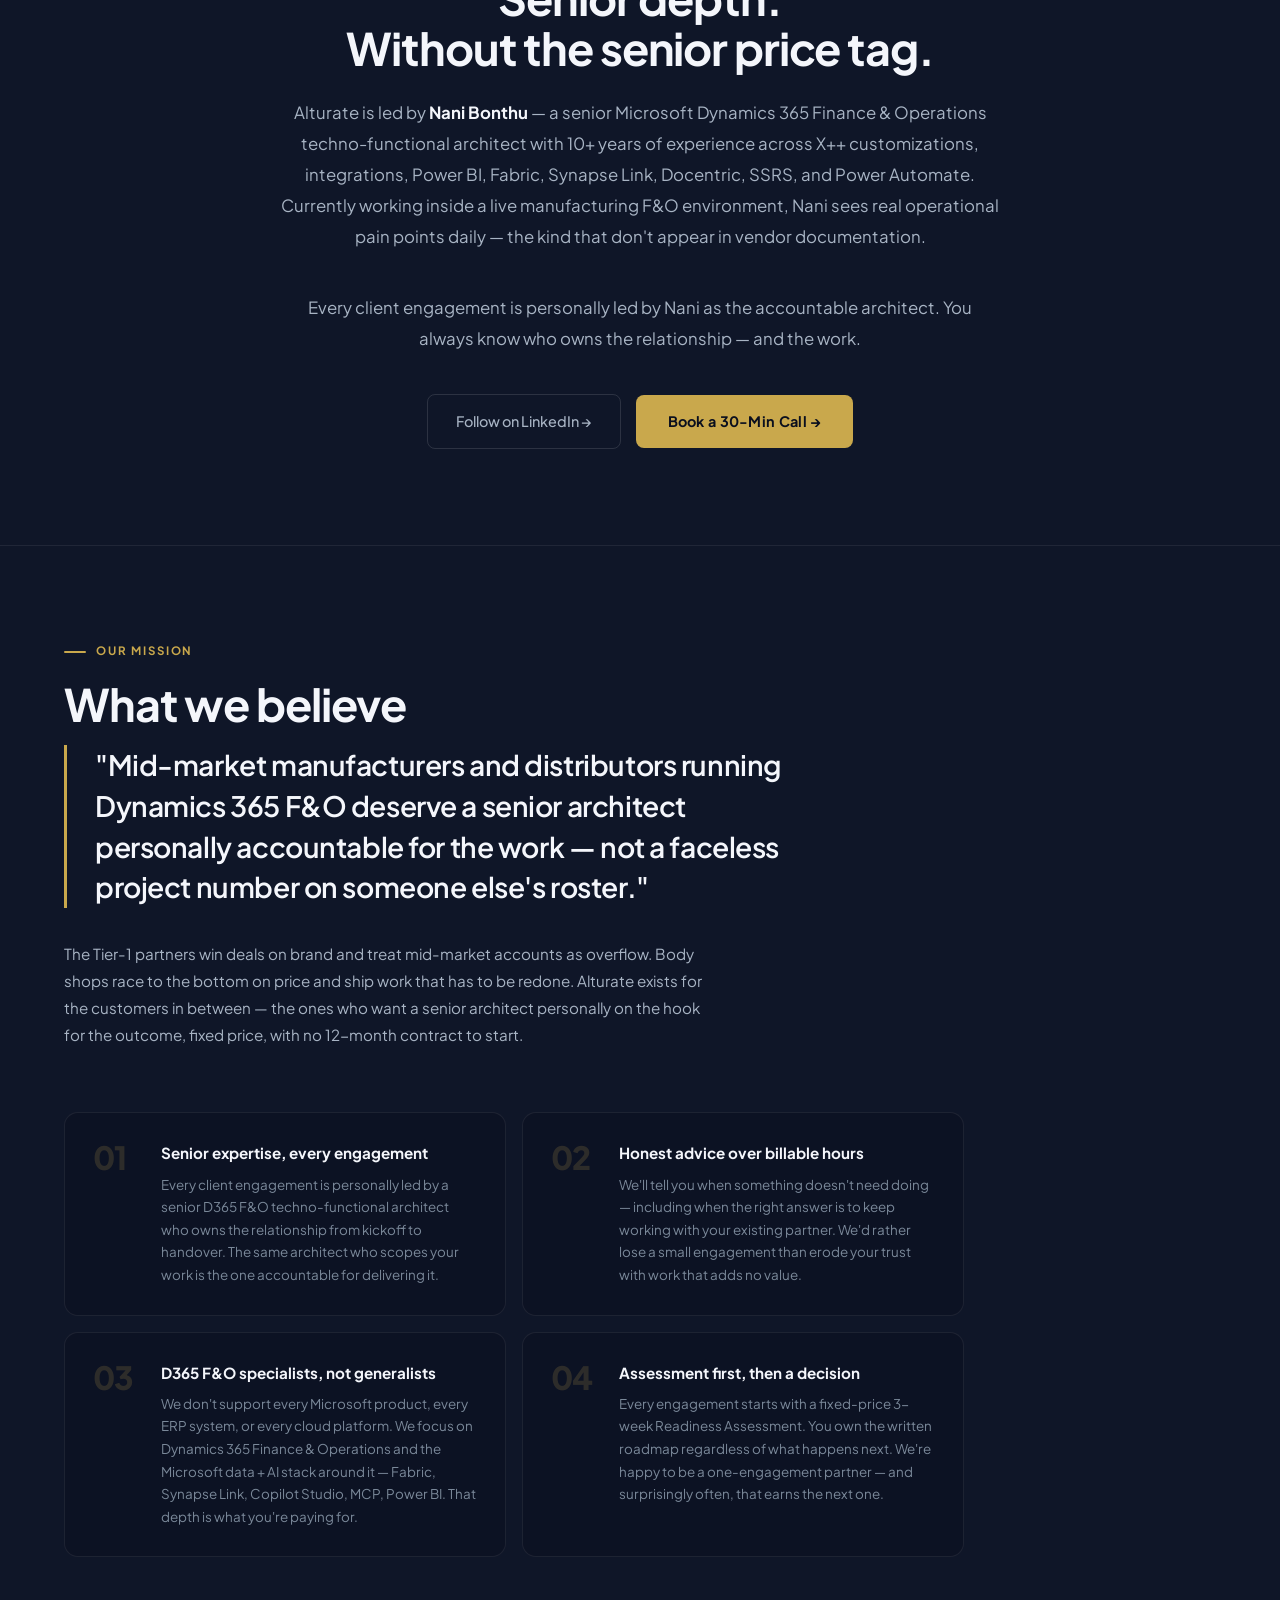
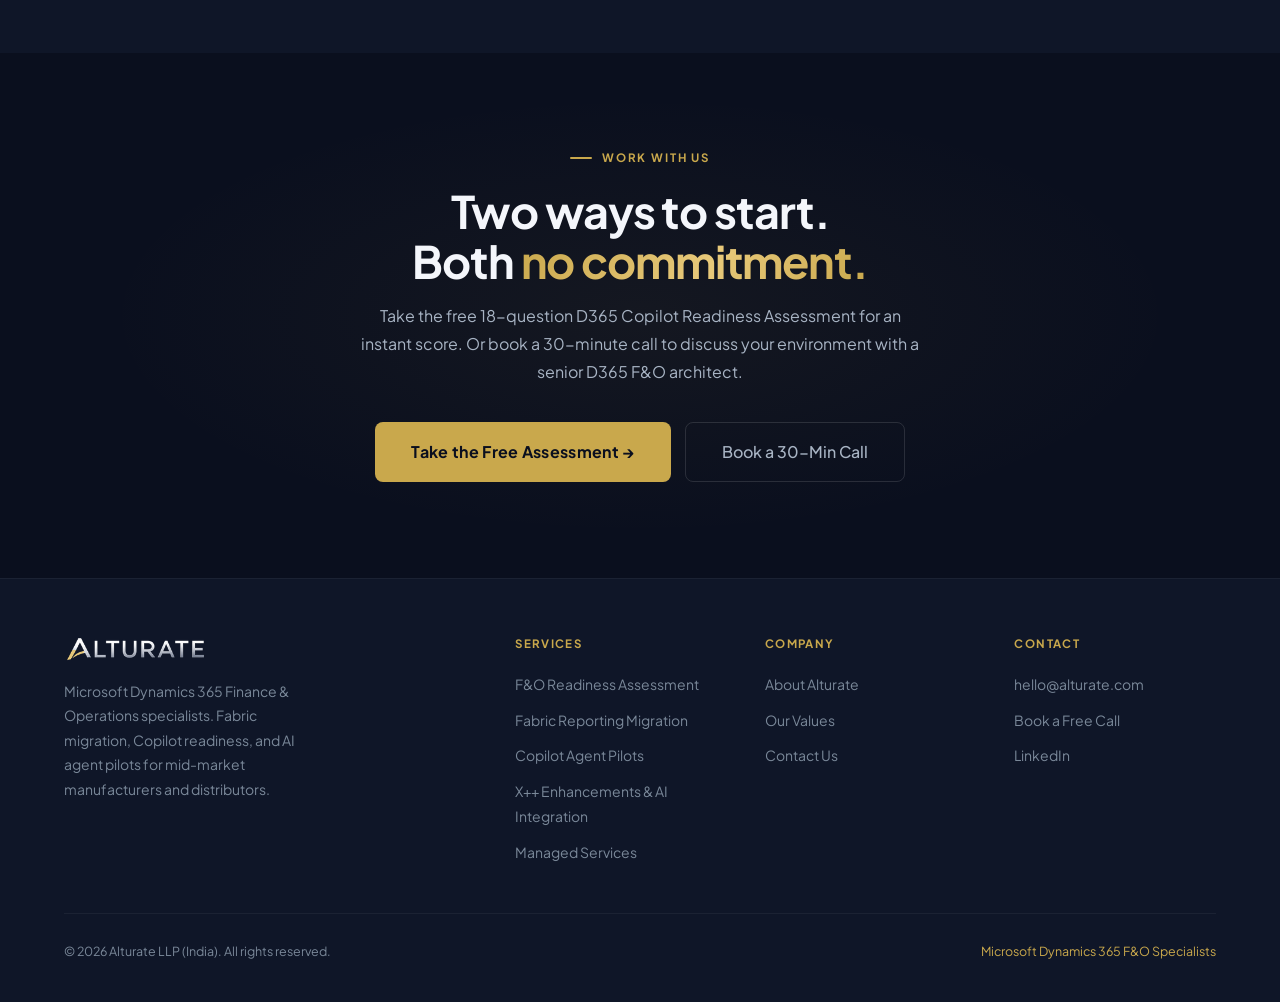
==== commit 302b6a3e: "Add files via upload" ====
--- a/about.html
+++ b/about.html
@@ -206,7 +206,8 @@
     <div class="story-text">
       <div class="eyebrow">Why Alturate Exists</div>
       <h2>Specialists, not generalists.</h2>
-      <p>Most Dynamics 365 customers face a difficult choice. Large global consulting firms bring brand recognition and broad delivery capacity, but mid-market teams often need more focused senior attention than a large program model can provide. Low-cost staff augmentation vendors may look attractive on price, but they often lack the architecture ownership needed for complex D365 F&amp;O, reporting, integration, Fabric, and AI readiness work.</p>      <p>The middle of the market — manufacturers and distributors running D365 F&amp;O, typically $75M–$500M revenue — gets stuck between those extremes. Big enough to need real expertise. Not big enough to be a priority for the firms that have it.</p>
+      <p>The Dynamics 365 partner ecosystem splits into two camps. The Tier-1 system integrators win deals on brand, but mid-market accounts often sit lower on their priority list than you'd expect. The body shops at the other end race to the bottom on price and ship work that has to be redone.</p>
+      <p>The middle of the market — manufacturers and distributors running D365 F&amp;O, typically $75M–$500M revenue — gets stuck between those extremes. Big enough to need real expertise. Not big enough to be a priority for the firms that have it.</p>
       <p><strong>That's the gap Alturate was built for.</strong> Senior-led delivery. Fixed-price assessments. Specific to Dynamics 365 Finance &amp; Operations and the Microsoft data + AI stack around it (Fabric, Synapse Link, Copilot Studio, the D365 ERP MCP server). No 12-month contracts to start.</p>
       <p>We won't be the right partner for every D365 F&amp;O customer. We're the right partner for the ones who want a senior architect actually doing the work, not selling around it.</p>
     </div>
@@ -225,13 +226,10 @@
     <div class="eyebrow" style="justify-content:center">Meet the Founder</div>
     <h2 style="margin-bottom: 24px">Senior depth.<br>Without the senior price tag.</h2>
     <p style="font-size: 1.05rem; color: var(--gray-light); line-height: 1.85; max-width: 720px; margin: 0 auto 40px">
-      Alturate is led by a senior Microsoft Dynamics 365 Finance &amp; Operations techno-functional architect with 10+ years of hands-on experience across X++ customizations, integrations, Power BI, Fabric,Synapse Link, Docentric, SSRS, and Power Automate.
-    </p>
-     <p>
-      Our work is shaped by real-world manufacturing and ERP delivery experience — not just vendor documentation or generic implementation playbooks.
+      Alturate is led by <strong style="color: var(--white)">Nani Bonthu</strong> — a senior Microsoft Dynamics 365 Finance &amp; Operations techno-functional architect with 10+ years of experience across X++ customizations, integrations, Power BI, Fabric, Synapse Link, Docentric, SSRS, and Power Automate. Currently working inside a live manufacturing F&amp;O environment, Nani sees real operational pain points daily — the kind that don't appear in vendor documentation.
     </p>
     <p style="font-size: 1.05rem; color: var(--gray-light); line-height: 1.85; max-width: 720px; margin: 0 auto 40px">
-      Every client engagement is personally led by an accountable architect. You always know who owns the relationship, the solution direction, and the delivery outcome.
+      Every client engagement is personally led by Nani as the accountable architect. You always know who owns the relationship — and the work.
     </p>
     <a href="https://www.linkedin.com/company/alturate/" target="_blank" rel="noopener" class="btn-ghost" style="margin-right: 12px">Follow on LinkedIn →</a>
     <a href="contact.html" class="btn-primary">Book a 30-Min Call →</a>
@@ -281,6 +279,7 @@
         <li><a href="services.html#assessment">F&amp;O Readiness Assessment</a></li>
         <li><a href="services.html#fabric">Fabric Reporting Migration</a></li>
         <li><a href="services.html#agents">Copilot Agent Pilots</a></li>
+        <li><a href="services.html#xpp">X++ Enhancements &amp; AI Integration</a></li>
         <li><a href="services.html#support">Managed Services</a></li>
       </ul>
     </div>
@@ -307,4 +306,4 @@
   </div>
 </footer>
 </body>
-</html>
+</html>
